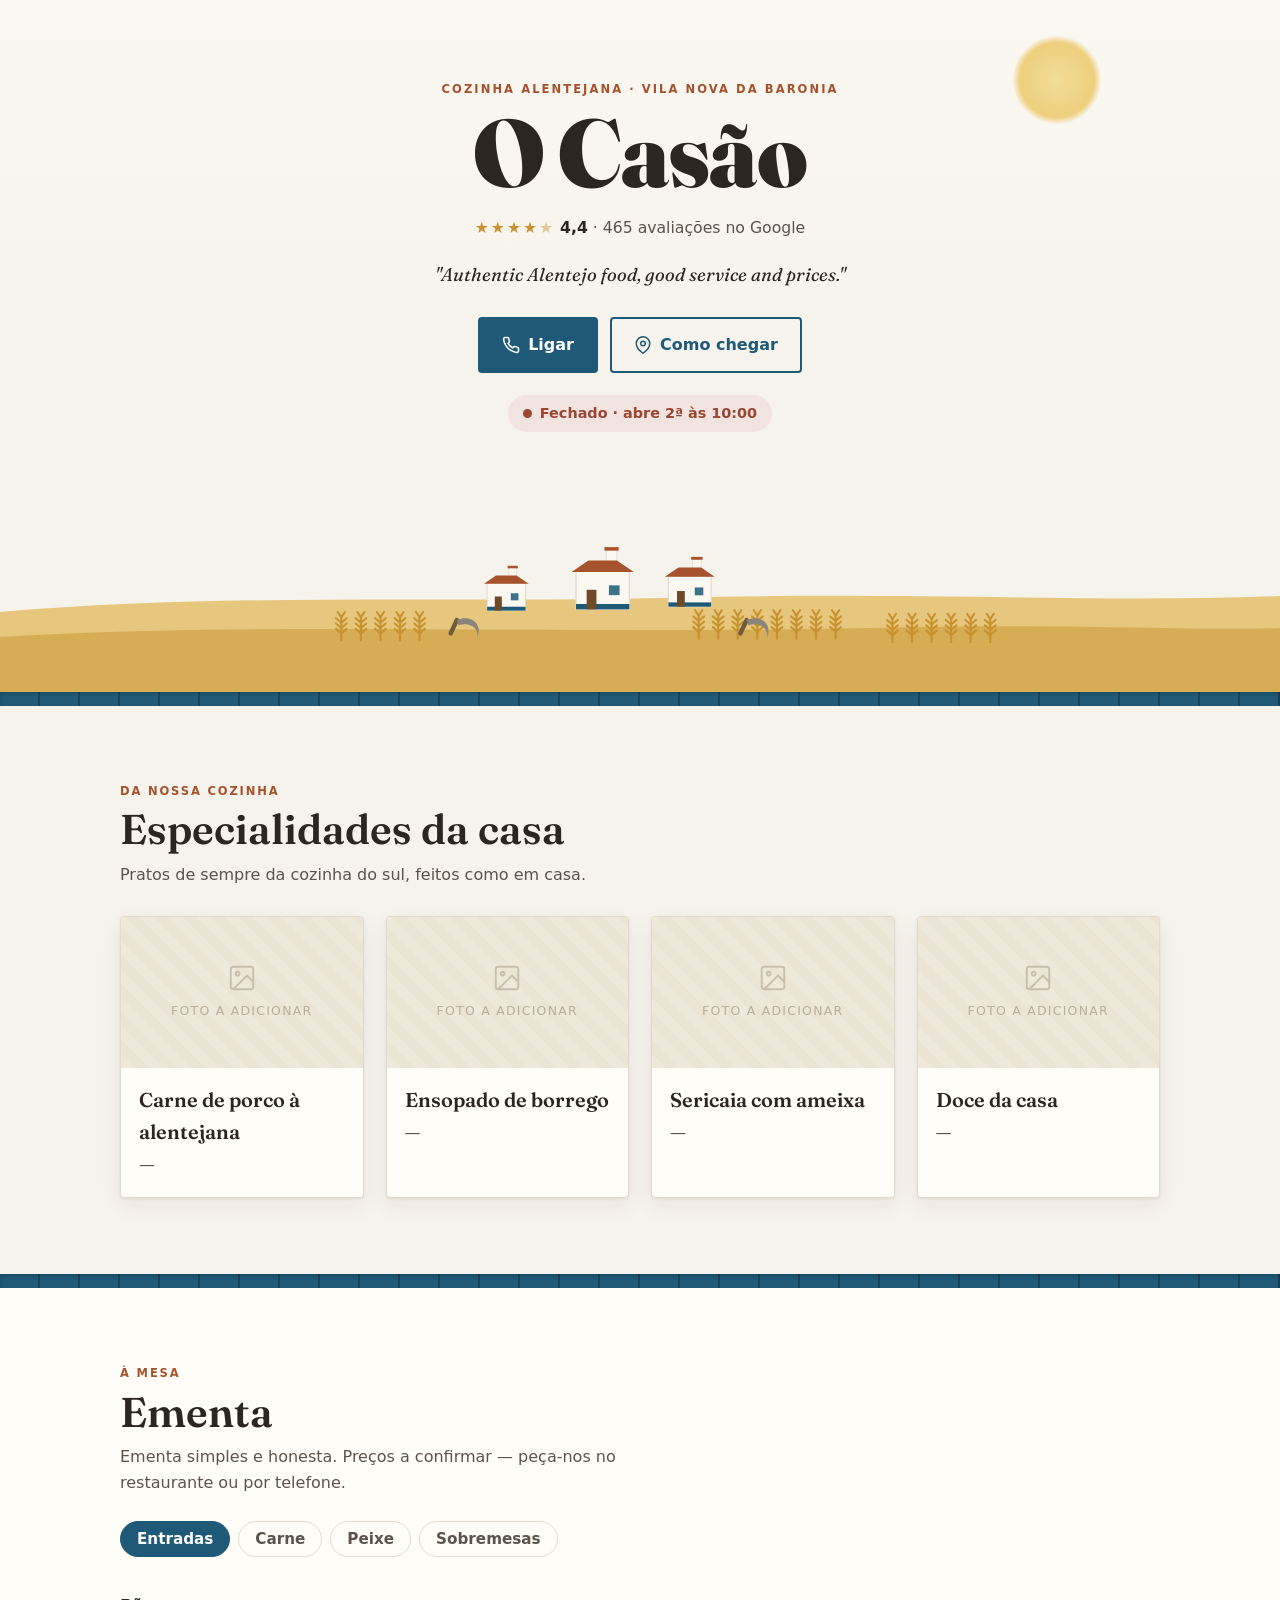
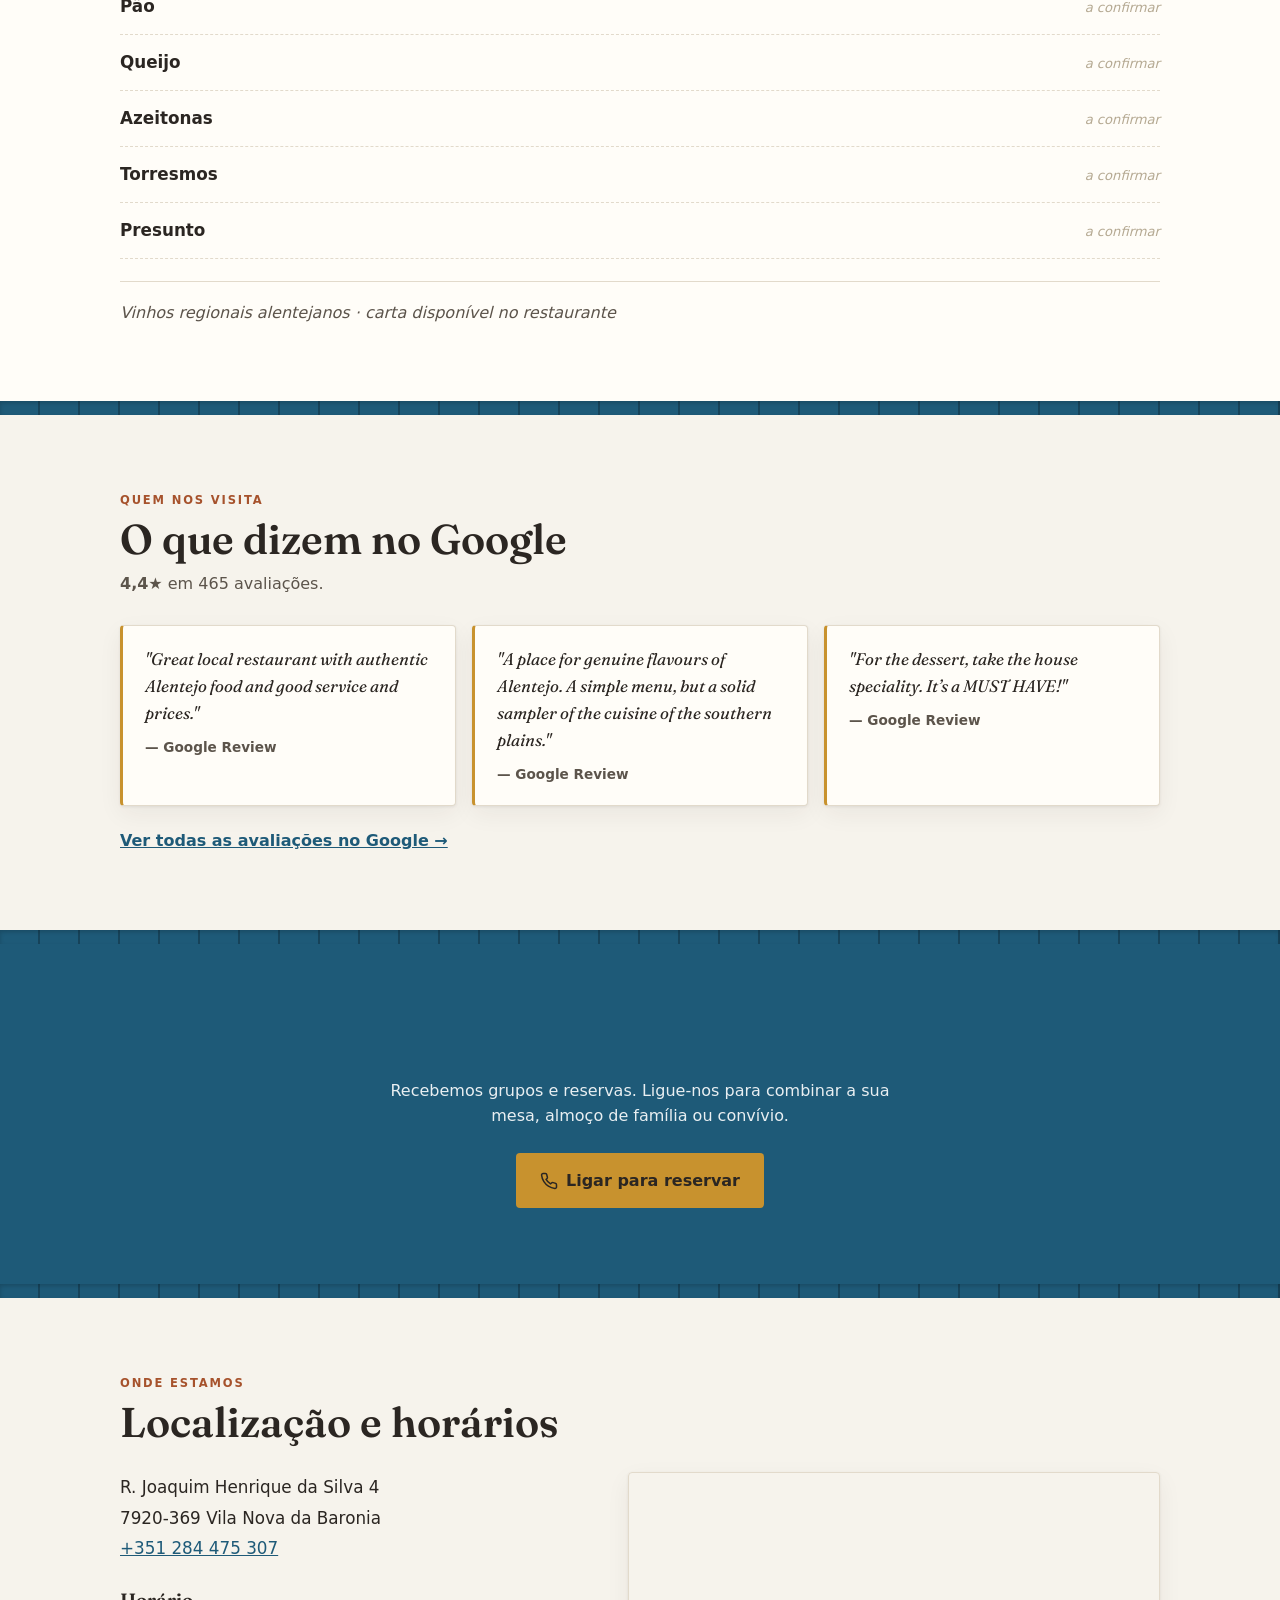
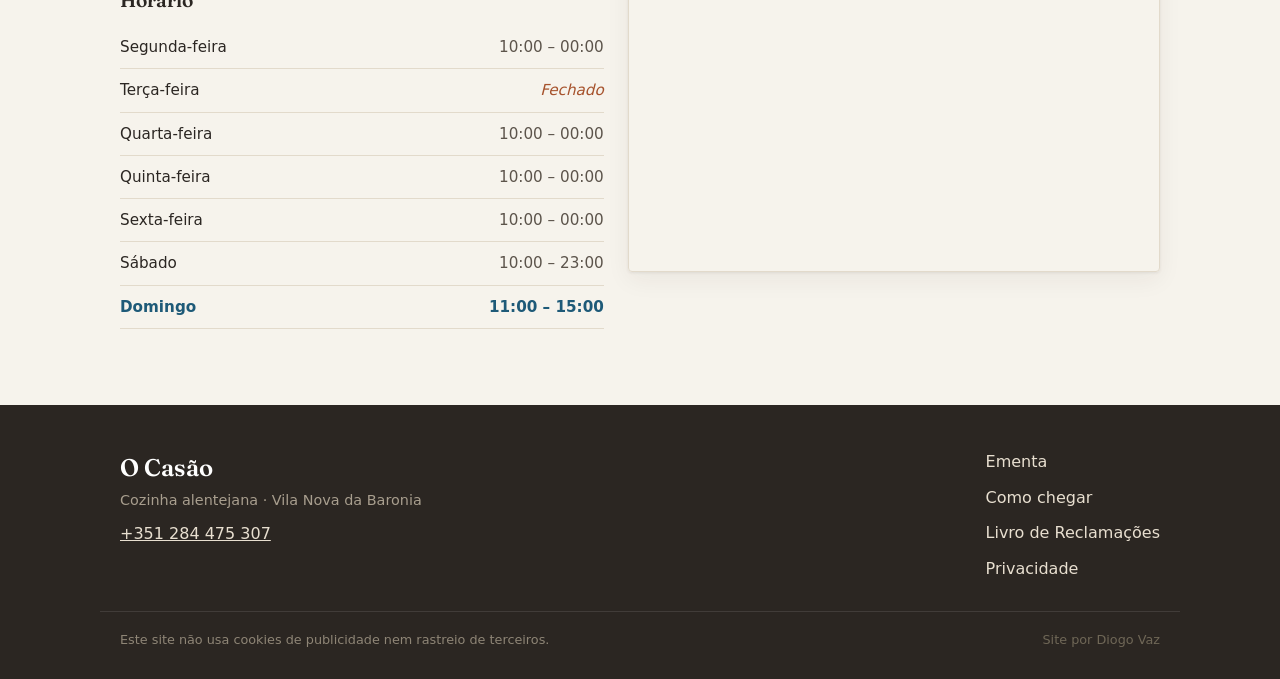
==== index.html @ d29bcd82 "Initial commit" ====
<!DOCTYPE html>
<html lang="pt-PT">
<head>
  <meta charset="UTF-8">
  <meta name="viewport" content="width=device-width, initial-scale=1">
  <title>O Casão — Restaurante em Vila Nova da Baronia | Cozinha alentejana</title>
  <meta name="description" content="Cozinha alentejana genuína em Vila Nova da Baronia. Porco à alentejana, ensopado de borrego e sericaia. 4,4★ no Google. Ligue +351 284 475 307.">
  <meta name="theme-color" content="#1E5A78">
  <link rel="canonical" href="https://ocasao.pt/">

  <!-- Open Graph / Twitter -->
  <meta property="og:type" content="restaurant">
  <meta property="og:locale" content="pt_PT">
  <meta property="og:title" content="O Casão — Cozinha alentejana em Vila Nova da Baronia">
  <meta property="og:description" content="Sabores genuínos do Alentejo: porco à alentejana, ensopado de borrego e sericaia. 4,4★ no Google.">
  <meta property="og:url" content="https://ocasao.pt/">
  <meta property="og:image" content="https://ocasao.pt/img/og.jpg">
  <meta name="twitter:card" content="summary_large_image">

  <!-- Tipografia: 1 web font (display) com swap -->
  <link rel="preconnect" href="https://fonts.googleapis.com">
  <link rel="preconnect" href="https://fonts.gstatic.com" crossorigin>
  <link href="https://fonts.googleapis.com/css2?family=Fraunces:opsz,wght@9..144,400;9..144,600;9..144,900&display=swap" rel="stylesheet">

  <link rel="stylesheet" href="styles.css">
  <!-- Gate de animação: aplicado antes do paint para evitar flash. Sem JS, nada fica escondido. -->
  <script>document.documentElement.classList.add('js-reveal');</script>

  <!-- JSON-LD Restaurant -->
  <script type="application/ld+json">
  {
    "@context": "https://schema.org",
    "@type": "Restaurant",
    "name": "O Casão",
    "servesCuisine": "Alentejana",
    "priceRange": "€€",
    "url": "https://ocasao.pt/",
    "telephone": "+351284475307",
    "image": "https://ocasao.pt/img/og.jpg",
    "address": {
      "@type": "PostalAddress",
      "streetAddress": "R. Joaquim Henrique da Silva 4",
      "postalCode": "7920-369",
      "addressLocality": "Vila Nova da Baronia",
      "addressCountry": "PT"
    },
    "geo": { "@type": "GeoCoordinates", "latitude": 38.2906942, "longitude": -8.0373915 },
    "aggregateRating": { "@type": "AggregateRating", "ratingValue": "4.4", "reviewCount": "465" },
    "openingHoursSpecification": [
      { "@type": "OpeningHoursSpecification", "dayOfWeek": ["Monday","Wednesday","Thursday","Friday"], "opens": "10:00", "closes": "00:00" },
      { "@type": "OpeningHoursSpecification", "dayOfWeek": "Saturday", "opens": "10:00", "closes": "23:00" },
      { "@type": "OpeningHoursSpecification", "dayOfWeek": "Sunday", "opens": "11:00", "closes": "15:00" }
    ]
  }
  </script>
</head>
<body>

  <!-- ───────── HERO ───────── -->
  <header class="hero">
    <div class="hero-ceu" aria-hidden="true">
      <svg class="hero-planicie" viewBox="0 0 1440 240" preserveAspectRatio="xMidYMax slice" xmlns="http://www.w3.org/2000/svg">
        <defs>
          <g id="espiga" stroke="var(--ocre)" stroke-width="2.4" stroke-linecap="round" fill="none">
            <path d="M0,0 V-26"/>
            <path d="M0,-26 l4,-6 M0,-26 l-4,-6 M0,-20 l6,-5 M0,-20 l-6,-5 M0,-14 l6,-5 M0,-14 l-6,-5 M0,-8 l6,-5 M0,-8 l-6,-5"/>
          </g>
          <g id="foice">
            <path d="M1,22 L8,7" stroke="#6E5A3C" stroke-width="5" stroke-linecap="round"/>
            <path d="M8,7 C25,0 37,12 31,27 C33,15 21,9 10,13 Z" fill="#8A847B"/>
          </g>
        </defs>

        <!-- planície / searas -->
        <path d="M0,150 C260,128 520,140 760,134 C1020,127 1240,140 1440,132 L1440,240 L0,240 Z" fill="var(--trigo)" opacity="0.85"/>
        <path d="M0,178 C300,160 640,176 980,168 C1220,162 1340,172 1440,168 L1440,240 L0,240 Z" fill="var(--ocre)" opacity="0.5"/>

        <!-- searas de trigo (esquerda) -->
        <use href="#espiga" x="384" y="182"/><use href="#espiga" x="406" y="182"/><use href="#espiga" x="428" y="182"/><use href="#espiga" x="450" y="182"/><use href="#espiga" x="472" y="182"/>

        <!-- casas típicas alentejanas -->
        <g transform="translate(548,116) scale(0.72)">
          <rect x="34" y="-22" width="12" height="14" fill="#FBF8F1" stroke="#E2DACB" stroke-width="1"/>
          <rect x="32" y="-25" width="16" height="4" fill="var(--barro)"/>
          <rect x="0" y="2" width="60" height="43" fill="#FBF8F1" stroke="#E2DACB" stroke-width="1.5"/>
          <rect x="0" y="39" width="60" height="6" fill="var(--azul)"/>
          <rect x="12" y="23" width="11" height="22" fill="#6E4A28"/>
          <rect x="37" y="18" width="12" height="11" fill="var(--azul)" opacity="0.85"/>
          <path d="M-5,3 L14,-10 L46,-10 L65,3 Z" fill="var(--barro)"/>
        </g>
        <g transform="translate(648,102)">
          <rect x="34" y="-22" width="12" height="14" fill="#FBF8F1" stroke="#E2DACB" stroke-width="1"/>
          <rect x="32" y="-25" width="16" height="4" fill="var(--barro)"/>
          <rect x="0" y="2" width="60" height="43" fill="#FBF8F1" stroke="#E2DACB" stroke-width="1.5"/>
          <rect x="0" y="39" width="60" height="6" fill="var(--azul)"/>
          <rect x="12" y="23" width="11" height="22" fill="#6E4A28"/>
          <rect x="37" y="18" width="12" height="11" fill="var(--azul)" opacity="0.85"/>
          <path d="M-5,3 L14,-10 L46,-10 L65,3 Z" fill="var(--barro)"/>
        </g>
        <g transform="translate(752,108) scale(0.8)">
          <rect x="34" y="-22" width="12" height="14" fill="#FBF8F1" stroke="#E2DACB" stroke-width="1"/>
          <rect x="32" y="-25" width="16" height="4" fill="var(--barro)"/>
          <rect x="0" y="2" width="60" height="43" fill="#FBF8F1" stroke="#E2DACB" stroke-width="1.5"/>
          <rect x="0" y="39" width="60" height="6" fill="var(--azul)"/>
          <rect x="12" y="23" width="11" height="22" fill="#6E4A28"/>
          <rect x="37" y="18" width="12" height="11" fill="var(--azul)" opacity="0.85"/>
          <path d="M-5,3 L14,-10 L46,-10 L65,3 Z" fill="var(--barro)"/>
        </g>

        <!-- foice cravada no trigo -->
        <use href="#foice" x="506" y="152"/>

        <!-- searas de trigo (centro-direita) -->
        <use href="#espiga" x="786" y="180"/><use href="#espiga" x="808" y="180"/><use href="#espiga" x="830" y="180"/><use href="#espiga" x="852" y="180"/><use href="#espiga" x="874" y="180"/><use href="#espiga" x="896" y="180"/><use href="#espiga" x="918" y="180"/><use href="#espiga" x="940" y="180"/>

        <use href="#foice" x="832" y="152"/>

        <!-- searas de trigo (direita) -->
        <use href="#espiga" x="1004" y="184"/><use href="#espiga" x="1026" y="184"/><use href="#espiga" x="1048" y="184"/><use href="#espiga" x="1070" y="184"/><use href="#espiga" x="1092" y="184"/><use href="#espiga" x="1114" y="184"/>
      </svg>
      <span class="hero-sol" aria-hidden="true"></span>
    </div>

    <div class="hero-conteudo">
      <p class="hero-sobrenome" data-reveal data-rd="0">Cozinha alentejana · Vila Nova da Baronia</p>
      <h1 class="hero-nome" data-reveal data-rd="90">O Casão</h1>
      <p class="hero-prova" data-reveal data-rd="180">
        <span class="estrelas" aria-hidden="true">★★★★<span class="estrela-meia">★</span></span>
        <strong>4,4</strong> · 465 avaliações no Google
      </p>
      <blockquote class="hero-cita" data-reveal data-rd="250">"Authentic Alentejo food, good service and prices."</blockquote>

      <div class="hero-acoes" data-reveal data-rd="330">
        <a class="btn btn-primario" href="tel:+351284475307">
          <svg viewBox="0 0 24 24" width="18" height="18" fill="none" stroke="currentColor" stroke-width="2" aria-hidden="true"><path d="M22 16.92v3a2 2 0 0 1-2.18 2 19.79 19.79 0 0 1-8.63-3.07 19.5 19.5 0 0 1-6-6 19.79 19.79 0 0 1-3.07-8.67A2 2 0 0 1 4.11 2h3a2 2 0 0 1 2 1.72c.13.96.36 1.9.7 2.81a2 2 0 0 1-.45 2.11L8.09 9.91a16 16 0 0 0 6 6l1.27-1.27a2 2 0 0 1 2.11-.45c.91.34 1.85.57 2.81.7A2 2 0 0 1 22 16.92Z"/></svg>
          Ligar
        </a>
        <a class="btn btn-secundario" href="https://maps.google.com/?cid=16794146122304720845" target="_blank" rel="noopener">
          <svg viewBox="0 0 24 24" width="18" height="18" fill="none" stroke="currentColor" stroke-width="2" aria-hidden="true"><path d="M21 10c0 7-9 13-9 13s-9-6-9-13a9 9 0 0 1 18 0Z"/><circle cx="12" cy="10" r="3"/></svg>
          Como chegar
        </a>
      </div>

      <p class="hero-badge-linha" data-reveal data-rd="410"><span id="badge" class="badge-fechado">A carregar horário…</span></p>
    </div>

    <a class="hero-scroll" href="#especialidades" aria-label="Ver a ementa">
      <span>Deslize</span>
      <svg viewBox="0 0 24 24" width="22" height="22" fill="none" stroke="currentColor" stroke-width="2" aria-hidden="true"><path d="m6 9 6 6 6-6"/></svg>
    </a>
  </header>

  <!-- Barra azul caiada — elemento assinatura, divisor de secções -->
  <div class="barra-cal" role="presentation"></div>

  <main>
    <!-- ───────── ESPECIALIDADES ───────── -->
    <section class="seccao" id="especialidades" aria-labelledby="h-espec">
      <div class="container">
        <p class="seccao-etiqueta">Da nossa cozinha</p>
        <h2 class="seccao-titulo" id="h-espec">Especialidades da casa</h2>
        <p class="seccao-intro">Pratos de sempre da cozinha do sul, feitos como em casa.</p>
        <p class="espec-dica" aria-hidden="true">deslize para ver os pratos →</p>
        <div class="espec-grid" id="espec-grid"><!-- gerado por app.js --></div>
      </div>
    </section>

    <div class="barra-cal" role="presentation"></div>

    <!-- ───────── EMENTA ───────── -->
    <section class="seccao seccao-ementa" id="ementa" aria-labelledby="h-ementa">
      <div class="container">
        <p class="seccao-etiqueta">À mesa</p>
        <h2 class="seccao-titulo" id="h-ementa">Ementa</h2>
        <p class="seccao-intro">Ementa simples e honesta. Preços a confirmar — peça-nos no restaurante ou por telefone.</p>
        <div class="ementa-tabs" id="ementa-tabs" role="tablist" aria-label="Categorias da ementa" data-reveal></div>
        <div class="ementa-conteudo" id="ementa-conteudo"></div>
      </div>
    </section>

    <div class="barra-cal" role="presentation"></div>

    <!-- ───────── PROVA SOCIAL ───────── -->
    <section class="seccao" id="reviews" aria-labelledby="h-reviews">
      <div class="container">
        <p class="seccao-etiqueta">Quem nos visita</p>
        <h2 class="seccao-titulo" id="h-reviews">O que dizem no Google</h2>
        <p class="seccao-intro"><strong>4,4★</strong> em 465 avaliações.</p>
        <div class="reviews-grid" id="reviews-grid"></div>
        <p class="reviews-link">
          <a href="https://maps.google.com/?cid=16794146122304720845" target="_blank" rel="noopener">Ver todas as avaliações no Google →</a>
        </p>
      </div>
    </section>

    <div class="barra-cal" role="presentation"></div>

    <!-- ───────── RESERVAS E GRUPOS ───────── -->
    <section class="seccao seccao-reservas" id="reservas" aria-labelledby="h-reservas">
      <div class="container reservas-box">
        <h2 class="seccao-titulo" id="h-reservas">Reservas e grupos</h2>
        <p>Recebemos grupos e reservas. Ligue-nos para combinar a sua mesa, almoço de família ou convívio.</p>
        <a class="btn btn-primario" href="tel:+351284475307">
          <svg viewBox="0 0 24 24" width="18" height="18" fill="none" stroke="currentColor" stroke-width="2" aria-hidden="true"><path d="M22 16.92v3a2 2 0 0 1-2.18 2 19.79 19.79 0 0 1-8.63-3.07 19.5 19.5 0 0 1-6-6 19.79 19.79 0 0 1-3.07-8.67A2 2 0 0 1 4.11 2h3a2 2 0 0 1 2 1.72c.13.96.36 1.9.7 2.81a2 2 0 0 1-.45 2.11L8.09 9.91a16 16 0 0 0 6 6l1.27-1.27a2 2 0 0 1 2.11-.45c.91.34 1.85.57 2.81.7A2 2 0 0 1 22 16.92Z"/></svg>
          Ligar para reservar
        </a>
      </div>
    </section>

    <div class="barra-cal" role="presentation"></div>

    <!-- ───────── LOCALIZAÇÃO E HORÁRIOS ───────── -->
    <section class="seccao" id="localizacao" aria-labelledby="h-local">
      <div class="container">
        <p class="seccao-etiqueta">Onde estamos</p>
        <h2 class="seccao-titulo" id="h-local">Localização e horários</h2>
        <div class="local-grid">
          <div class="local-info">
            <address class="morada">
              R. Joaquim Henrique da Silva 4<br>
              7920-369 Vila Nova da Baronia<br>
              <a href="tel:+351284475307">+351 284 475 307</a>
            </address>
            <h3 class="local-sub">Horário</h3>
            <table class="horarios-tabela">
              <tbody id="horarios-tbody"><!-- gerado por app.js --></tbody>
            </table>
          </div>
          <div class="local-mapa">
            <iframe
              title="Mapa — O Casão, Vila Nova da Baronia"
              src="https://www.google.com/maps?q=38.2906942,-8.0373915&hl=pt&z=16&output=embed"
              width="100%" height="100%" style="border:0" loading="lazy"
              referrerpolicy="no-referrer-when-downgrade"></iframe>
          </div>
        </div>
      </div>
    </section>
  </main>

  <!-- ───────── RODAPÉ ───────── -->
  <footer class="rodape">
    <div class="container rodape-grid">
      <div>
        <p class="rodape-nome">O Casão</p>
        <p class="rodape-tipo">Cozinha alentejana · Vila Nova da Baronia</p>
        <p><a href="tel:+351284475307">+351 284 475 307</a></p>
      </div>
      <nav class="rodape-links" aria-label="Ligações úteis">
        <a href="#ementa">Ementa</a>
        <a href="#localizacao">Como chegar</a>
        <a href="https://www.livroreclamacoes.pt/" target="_blank" rel="noopener">Livro de Reclamações</a>
        <a href="#privacidade">Privacidade</a>
      </nav>
    </div>
    <div class="container rodape-fim">
      <p id="privacidade" class="rodape-priv">Este site não usa cookies de publicidade nem rastreio de terceiros.</p>
      <p class="rodape-credito">Site por Diogo Vaz</p>
    </div>
  </footer>

  <!-- ───────── BARRA STICKY MOBILE ───────── -->
  <nav class="sticky-bar" aria-label="Ações rápidas">
    <a href="tel:+351284475307">
      <svg viewBox="0 0 24 24" width="20" height="20" fill="none" stroke="currentColor" stroke-width="2" aria-hidden="true"><path d="M22 16.92v3a2 2 0 0 1-2.18 2 19.79 19.79 0 0 1-8.63-3.07 19.5 19.5 0 0 1-6-6 19.79 19.79 0 0 1-3.07-8.67A2 2 0 0 1 4.11 2h3a2 2 0 0 1 2 1.72c.13.96.36 1.9.7 2.81a2 2 0 0 1-.45 2.11L8.09 9.91a16 16 0 0 0 6 6l1.27-1.27a2 2 0 0 1 2.11-.45c.91.34 1.85.57 2.81.7A2 2 0 0 1 22 16.92Z"/></svg>
      <span>Ligar</span>
    </a>
    <a href="#localizacao">
      <svg viewBox="0 0 24 24" width="20" height="20" fill="none" stroke="currentColor" stroke-width="2" aria-hidden="true"><path d="M21 10c0 7-9 13-9 13s-9-6-9-13a9 9 0 0 1 18 0Z"/><circle cx="12" cy="10" r="3"/></svg>
      <span>Como chegar</span>
    </a>
  </nav>

  <script src="dados.js"></script>
  <script src="app.js"></script>
</body>
</html>
---- styles.css ----
/* ============================================================
   O Casão — Direção "Cal e Barra"
   Paleta ancorada nas casas caiadas alentejanas:
   cal branca, barra azul pintada, trigo/ocre da planície, barro.
   ============================================================ */

:root {
  --cal:      #F6F3EC;  /* parede caiada */
  --cal-2:    #EDE7DA;
  --azul:     #1E5A78;  /* barra pintada das casas */
  --azul-esc: #16435A;
  --ocre:     #C8922E;  /* trigo maduro */
  --trigo:    #E3C06A;
  --barro:    #A6522C;  /* telha / barro cozido */
  --carvao:   #2B2622;  /* texto */
  --carvao-2: #5C544B;  /* texto secundário */
  --linha:    #E2DACB;  /* divisórias subtis */
  --branco:   #FFFDF8;

  --fonte-display: "Fraunces", Georgia, "Times New Roman", serif;
  --fonte-corpo: system-ui, -apple-system, "Segoe UI", Roboto, Helvetica, Arial, sans-serif;

  --container: 1080px;
  --raio: 4px;
  --sombra: 0 1px 3px rgba(43, 38, 34, .08), 0 8px 24px rgba(43, 38, 34, .06);
}

* { box-sizing: border-box; margin: 0; padding: 0; }

html { scroll-behavior: smooth; }

body {
  font-family: var(--fonte-corpo);
  color: var(--carvao);
  background: var(--cal);
  line-height: 1.6;
  -webkit-font-smoothing: antialiased;
  /* espaço para a barra sticky no fundo (mobile) + safe-area do iPhone */
  padding-bottom: calc(62px + env(safe-area-inset-bottom));
}

a { color: var(--azul); }

.container {
  width: 100%;
  max-width: var(--container);
  margin-inline: auto;
  padding-inline: 20px;
}

/* ───────── Botões ───────── */
.btn {
  display: inline-flex;
  align-items: center;
  gap: 8px;
  font-weight: 600;
  font-size: 1rem;
  padding: 13px 22px;
  border-radius: var(--raio);
  text-decoration: none;
  border: 2px solid transparent;
  transition: transform .12s ease, background .15s ease;
}
.btn:active { transform: translateY(1px); }
.btn-primario {
  background: var(--azul);
  color: #fff;
}
.btn-primario:hover { background: var(--azul-esc); }
.btn-secundario {
  background: transparent;
  color: var(--azul);
  border-color: var(--azul);
}
.btn-secundario:hover { background: rgba(30, 90, 120, .08); }

/* ============================================================
   HERO — planície alentejana ilustrada (sem foto real ainda)
   ============================================================ */
.hero {
  position: relative;
  overflow: hidden;
  background: linear-gradient(180deg, #FBF8F1 0%, var(--cal) 55%);
  text-align: center;
  /* Mobile: ecrã cheio para uma "chegada" imersiva */
  min-height: 100svh;
  display: flex;
  flex-direction: column;
  justify-content: center;
  padding: 48px 20px 200px;
}
.hero-ceu { position: absolute; inset: 0; z-index: 0; pointer-events: none; }
.hero-planicie {
  position: absolute;
  /* assenta acima da barra fixa de baixo (mobile), para a cena não ficar tapada */
  bottom: calc(60px + env(safe-area-inset-bottom));
  left: 0;
  width: 100%;
  height: 170px;
}
.hero-sol {
  position: absolute;
  top: 36px; right: 14%;
  width: 88px; height: 88px;
  border-radius: 50%;
  background: radial-gradient(circle, #F2D98A 0%, #EBC868 60%, rgba(235,200,104,0) 72%);
  opacity: .85;
}

.hero-conteudo { position: relative; z-index: 1; max-width: 640px; margin-inline: auto; }
.hero-sobrenome {
  text-transform: uppercase;
  letter-spacing: .18em;
  font-size: .72rem;
  font-weight: 600;
  color: var(--barro);
  margin-bottom: 10px;
}
.hero-nome {
  font-family: var(--fonte-display);
  font-weight: 900;
  font-size: clamp(3.4rem, 16vw, 6rem);
  line-height: .92;
  color: var(--carvao);
  letter-spacing: -.01em;
}
.hero-prova {
  margin-top: 18px;
  font-size: .98rem;
  color: var(--carvao-2);
}
.hero-prova strong { color: var(--carvao); }
.estrelas { color: var(--ocre); letter-spacing: 2px; }
.estrela-meia { opacity: .45; }
.hero-cita {
  font-family: var(--fonte-display);
  font-style: italic;
  font-size: 1.15rem;
  color: var(--carvao);
  margin: 20px auto 28px;
  max-width: 460px;
}
.hero-acoes {
  display: flex;
  gap: 12px;
  justify-content: center;
  flex-wrap: wrap;
}
.hero-badge-linha { margin-top: 22px; }

/* Indicador "deslize" — convida ao scroll (sensação de ecrã cheio) */
.hero-scroll {
  position: absolute;
  left: 50%;
  bottom: 18px;
  transform: translateX(-50%);
  z-index: 2;
  display: flex;
  flex-direction: column;
  align-items: center;
  gap: 2px;
  text-decoration: none;
  color: var(--carvao-2);
  font-size: .68rem;
  text-transform: uppercase;
  letter-spacing: .16em;
  animation: flutua 1.8s ease-in-out infinite;
}
.hero-scroll svg { stroke: var(--azul); }
@keyframes flutua {
  0%, 100% { transform: translate(-50%, 0); }
  50%      { transform: translate(-50%, 6px); }
}

/* ───────── Badge aberto/fechado ───────── */
#badge {
  display: inline-flex;
  align-items: center;
  gap: 8px;
  font-size: .9rem;
  font-weight: 600;
  padding: 7px 15px;
  border-radius: 999px;
}
#badge::before {
  content: "";
  width: 9px; height: 9px;
  border-radius: 50%;
  background: currentColor;
}
.badge-aberto { background: #E3EFE4; color: #2C6B3F; }
.badge-fechado { background: #F1E3DF; color: #9A4630; }

/* ============================================================
   REVELAÇÃO NO SCROLL — fade + subida suave
   Gate .js-reveal: só esconde quando o JS está ativo (sem flash,
   e sem JS o conteúdo fica sempre visível).
   ============================================================ */
.js-reveal .revelar {
  opacity: 0;
  transform: translateY(24px);
  transition: opacity .7s ease, transform .7s cubic-bezier(.22, .61, .36, 1);
}
.js-reveal .revelar.visivel {
  opacity: 1;
  transform: none;
}
@media (prefers-reduced-motion: reduce) {
  .js-reveal .revelar {
    opacity: 1 !important;
    transform: none !important;
    transition: none !important;
  }
}

/* ============================================================
   BARRA CAL — elemento assinatura (rodapé pintado das casas)
   ============================================================ */
.barra-cal {
  height: 14px;
  background:
    repeating-linear-gradient(90deg, var(--azul) 0 38px, var(--azul-esc) 38px 40px);
  box-shadow: inset 0 2px 4px rgba(0,0,0,.18);
}

/* ============================================================
   SECÇÕES
   ============================================================ */
.seccao { padding: 56px 0; }
.seccao-ementa { background: var(--branco); }
.seccao-etiqueta {
  text-transform: uppercase;
  letter-spacing: .16em;
  font-size: .72rem;
  font-weight: 700;
  color: var(--barro);
  margin-bottom: 8px;
}
.seccao-titulo {
  font-family: var(--fonte-display);
  font-weight: 600;
  font-size: clamp(1.9rem, 7vw, 2.6rem);
  line-height: 1.05;
  color: var(--carvao);
}
.seccao-intro {
  color: var(--carvao-2);
  margin-top: 10px;
  max-width: 540px;
}

/* ───────── Especialidades ───────── */
.espec-dica {
  font-size: .8rem;
  font-style: italic;
  color: var(--carvao-2);
  margin-top: 8px;
}
/* Mobile: carrossel horizontal full-bleed com scroll-snap (gesto táctil) */
.espec-grid {
  display: grid;
  grid-auto-flow: column;
  grid-auto-columns: 80%;
  gap: 14px;
  margin: 16px -20px 0;
  padding: 4px 20px 14px;
  overflow-x: auto;
  scroll-snap-type: x mandatory;
  -webkit-overflow-scrolling: touch;
  overscroll-behavior-x: contain;
  scrollbar-width: none;
}
.espec-grid::-webkit-scrollbar { display: none; }
.espec-card { scroll-snap-align: center; }
.espec-card {
  background: var(--branco);
  border: 1px solid var(--linha);
  border-radius: var(--raio);
  overflow: hidden;
  box-shadow: var(--sombra);
}
.espec-foto { position: relative; aspect-ratio: 16 / 10; background: var(--cal-2); }
.espec-foto img { width: 100%; height: 100%; object-fit: cover; display: block; }
.espec-foto-ph {
  position: absolute; inset: 0;
  display: flex; flex-direction: column;
  align-items: center; justify-content: center;
  gap: 8px;
  color: #B9AE99;
  font-size: .78rem;
  text-transform: uppercase;
  letter-spacing: .1em;
  background: repeating-linear-gradient(45deg, #EFE9DC 0 10px, #ECE5D6 10px 20px);
}
.espec-foto-ph svg { width: 30px; height: 30px; opacity: .7; }
.espec-info { padding: 16px 18px 20px; }
.espec-info h3 {
  font-family: var(--fonte-display);
  font-weight: 600;
  font-size: 1.25rem;
  color: var(--carvao);
}
.espec-ph-desc { color: var(--carvao-2); margin-top: 4px; }

/* ───────── Ementa ───────── */
.ementa-tabs {
  display: flex;
  flex-wrap: wrap;
  gap: 8px;
  margin: 26px 0 22px;
}
.tab-btn {
  font-family: var(--fonte-corpo);
  font-size: .95rem;
  font-weight: 600;
  color: var(--carvao-2);
  background: transparent;
  border: 1.5px solid var(--linha);
  border-radius: 999px;
  padding: 8px 16px;
  cursor: pointer;
  transition: all .15s ease;
}
.tab-btn:hover { border-color: var(--azul); color: var(--azul); }
.tab-btn.ativo {
  background: var(--azul);
  border-color: var(--azul);
  color: #fff;
}
.categoria-lista { display: none; }
.categoria-lista.ativa { display: block; }
.prato-item {
  display: flex;
  justify-content: space-between;
  align-items: baseline;
  gap: 16px;
  padding: 14px 0;
  border-bottom: 1px dashed var(--linha);
}
.prato-nome {
  font-weight: 600;
  font-size: 1.05rem;
  color: var(--carvao);
}
.badge-meia {
  font-size: .68rem;
  font-weight: 700;
  text-transform: uppercase;
  letter-spacing: .05em;
  color: var(--barro);
  background: #F4E9DC;
  padding: 2px 7px;
  border-radius: 999px;
  margin-left: 6px;
  vertical-align: middle;
}
.prato-desc { color: var(--carvao-2); font-size: .92rem; margin-top: 2px; }
.prato-preco {
  font-family: var(--fonte-display);
  font-weight: 600;
  color: var(--carvao);
  white-space: nowrap;
}
.preco-ph { font-family: var(--fonte-corpo); font-weight: 500; font-size: .82rem; color: #B5A992; font-style: italic; }
.vinhos-nota {
  margin-top: 22px;
  padding-top: 18px;
  border-top: 1px solid var(--linha);
  color: var(--carvao-2);
  font-style: italic;
}

/* ───────── Reviews ───────── */
.reviews-grid {
  display: grid;
  grid-template-columns: 1fr;
  gap: 16px;
  margin-top: 28px;
}
.review-card {
  background: var(--branco);
  border: 1px solid var(--linha);
  border-left: 3px solid var(--ocre);
  border-radius: var(--raio);
  padding: 20px 22px;
  box-shadow: var(--sombra);
}
.review-texto {
  font-family: var(--fonte-display);
  font-style: italic;
  font-size: 1.05rem;
  color: var(--carvao);
}
.review-autor { margin-top: 10px; font-size: .85rem; font-weight: 600; color: var(--carvao-2); }
.reviews-link { margin-top: 22px; font-weight: 600; }

/* ───────── Reservas ───────── */
.seccao-reservas { background: var(--azul); }
.seccao-reservas .seccao-titulo { color: var(--branco); }
.reservas-box { text-align: center; max-width: 560px; }
.reservas-box p { color: rgba(255,255,255,.9); margin: 14px 0 24px; }
.seccao-reservas .btn-primario { background: var(--ocre); color: var(--carvao); }
.seccao-reservas .btn-primario:hover { background: var(--trigo); }

/* ───────── Localização ───────── */
.local-grid {
  display: grid;
  grid-template-columns: 1fr;
  gap: 24px;
  margin-top: 28px;
}
.morada { font-style: normal; font-size: 1.05rem; line-height: 1.8; color: var(--carvao); }
.local-sub {
  font-family: var(--fonte-display);
  font-weight: 600;
  font-size: 1.2rem;
  margin: 22px 0 10px;
}
.horarios-tabela { width: 100%; border-collapse: collapse; }
.horarios-tabela td { padding: 9px 0; border-bottom: 1px solid var(--linha); font-size: .95rem; }
.horarios-tabela td:last-child { text-align: right; color: var(--carvao-2); }
.horarios-tabela tr.hoje td { font-weight: 700; color: var(--azul); }
.horarios-tabela td.fechado { color: var(--barro); font-style: italic; }
.local-mapa {
  aspect-ratio: 4 / 3;
  border-radius: var(--raio);
  overflow: hidden;
  border: 1px solid var(--linha);
  box-shadow: var(--sombra);
}
.local-mapa iframe { display: block; }

/* ───────── Rodapé ───────── */
.rodape { background: var(--carvao); color: #D9D1C4; padding: 44px 0 28px; }
.rodape a { color: #E8DFD0; }
.rodape-grid {
  display: grid;
  grid-template-columns: 1fr;
  gap: 26px;
}
.rodape-nome { font-family: var(--fonte-display); font-weight: 600; font-size: 1.5rem; color: #fff; }
.rodape-tipo { color: #A89E8E; font-size: .9rem; margin: 2px 0 8px; }
.rodape-links { display: flex; flex-direction: column; gap: 10px; }
.rodape-links a { text-decoration: none; }
.rodape-links a:hover { text-decoration: underline; }
.rodape-fim {
  margin-top: 30px;
  padding-top: 18px;
  border-top: 1px solid rgba(255,255,255,.1);
  display: flex;
  flex-direction: column;
  gap: 6px;
}
.rodape-priv { font-size: .8rem; color: #8E8576; }
.rodape-credito { font-size: .8rem; color: #6F6757; }

/* ============================================================
   BARRA STICKY MOBILE
   ============================================================ */
.sticky-bar {
  position: fixed;
  bottom: 0; left: 0; right: 0;
  z-index: 50;
  display: flex;
  background: var(--branco);
  border-top: 1px solid var(--linha);
  box-shadow: 0 -2px 16px rgba(43,38,34,.12);
  /* respeitar o home indicator / notch do iPhone */
  padding-bottom: env(safe-area-inset-bottom);
}
.sticky-bar a {
  flex: 1;
  display: flex;
  flex-direction: column;
  align-items: center;
  justify-content: center;
  gap: 3px;
  min-height: 56px;
  padding: 8px 4px;
  text-decoration: none;
  color: var(--carvao);
  font-size: .72rem;
  font-weight: 600;
  transition: background .15s ease;
}
.sticky-bar a:active { background: rgba(43,38,34,.06); }
.sticky-bar a:first-child {
  background: var(--azul);
  color: #fff;
}
.sticky-bar a:first-child:active { background: var(--azul-esc); }

/* ============================================================
   DESKTOP / TABLET
   ============================================================ */
@media (min-width: 720px) {
  /* Hero volta a bloco com altura natural; sem indicador de scroll */
  .hero { min-height: 0; display: block; padding: 80px 20px 260px; }
  .hero-planicie { height: 210px; bottom: 0; }
  .hero-scroll { display: none; }
  .espec-dica { display: none; }

  /* Especialidades voltam a grelha (sem carrossel) */
  .espec-grid {
    grid-auto-flow: row;
    grid-auto-columns: auto;
    grid-template-columns: repeat(2, 1fr);
    gap: 22px;
    margin: 28px 0 0;
    padding: 0;
    overflow: visible;
    scroll-snap-type: none;
  }

  .reviews-grid { grid-template-columns: repeat(3, 1fr); }
  .local-grid { grid-template-columns: 1fr 1.1fr; align-items: start; }
  .rodape-grid { grid-template-columns: 1fr auto; }
  .rodape-fim { flex-direction: row; justify-content: space-between; }
  .seccao { padding: 76px 0; }
  body { padding-bottom: 0; }
  .sticky-bar { display: none; }
}

@media (min-width: 1000px) {
  .espec-grid { grid-template-columns: repeat(4, 1fr); }
}

@media (prefers-reduced-motion: reduce) {
  html { scroll-behavior: auto; }
  .btn { transition: none; }
  .hero-scroll { animation: none; }
}
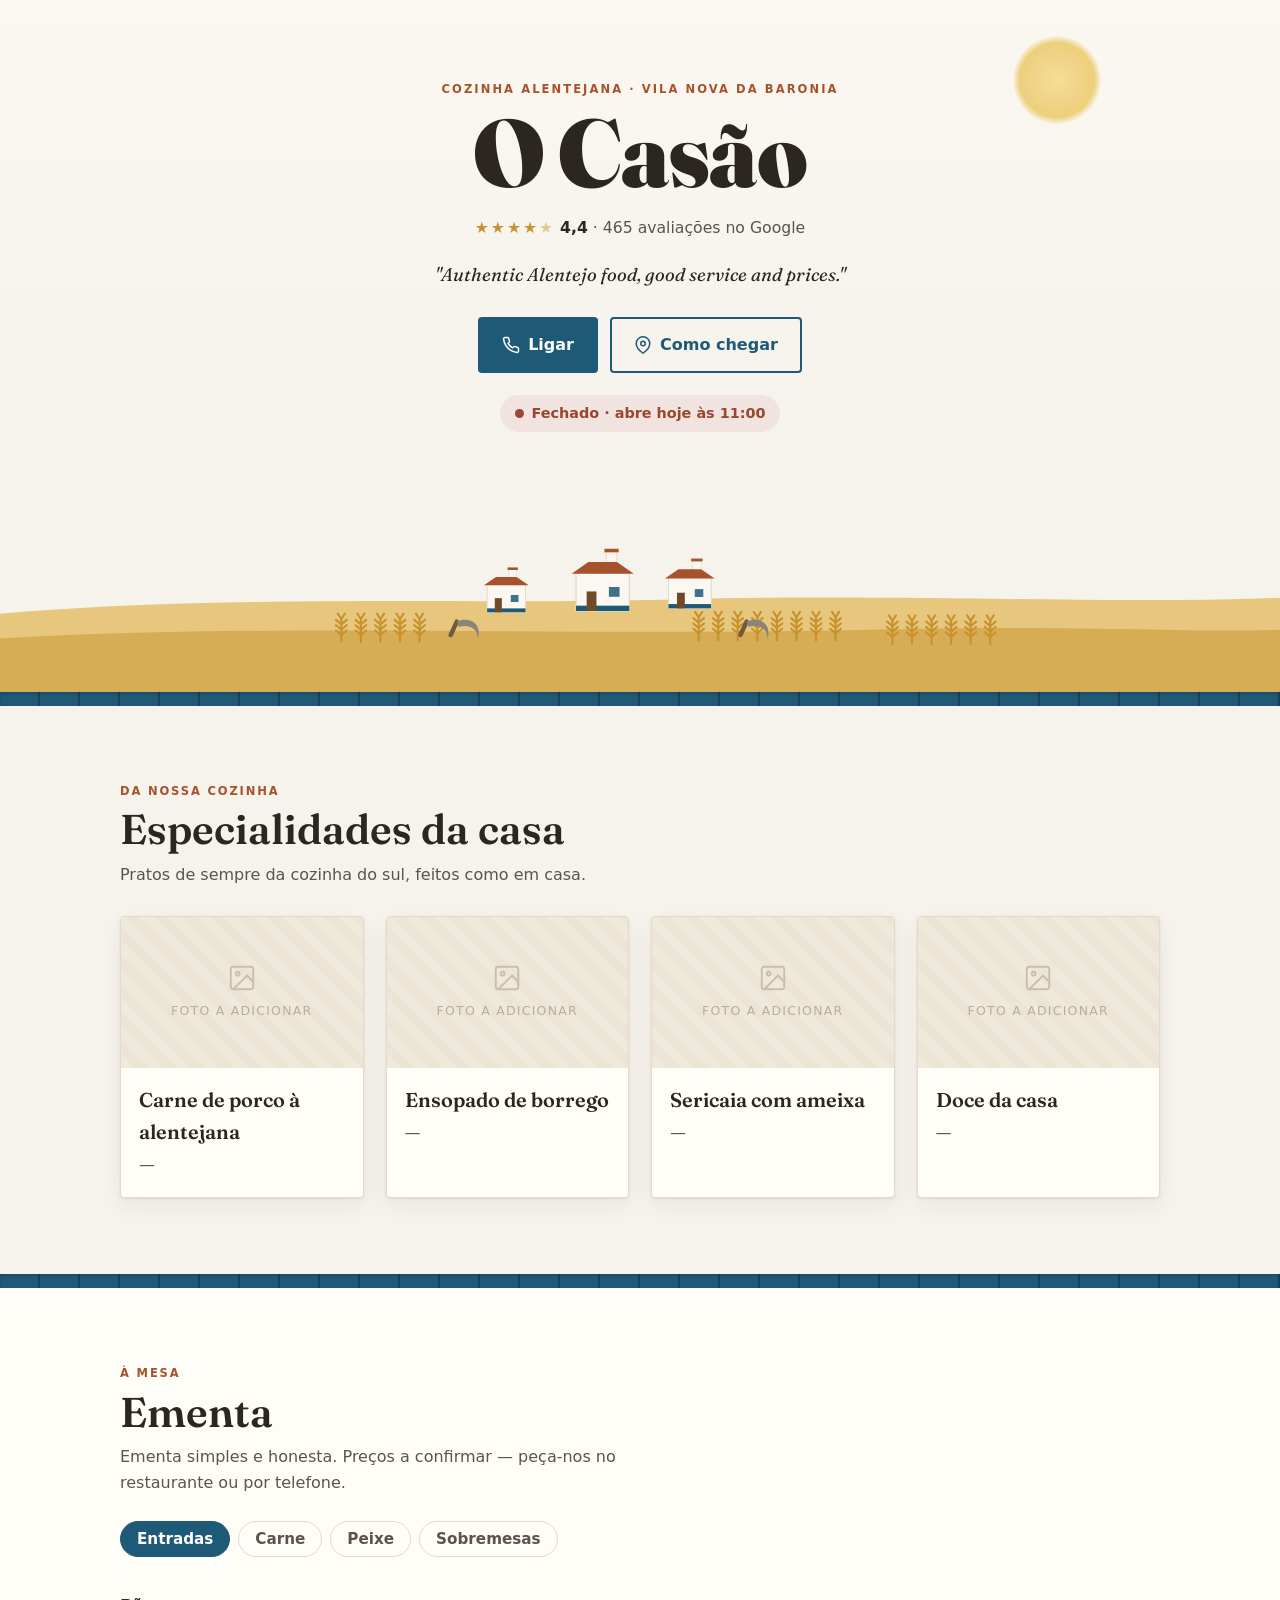
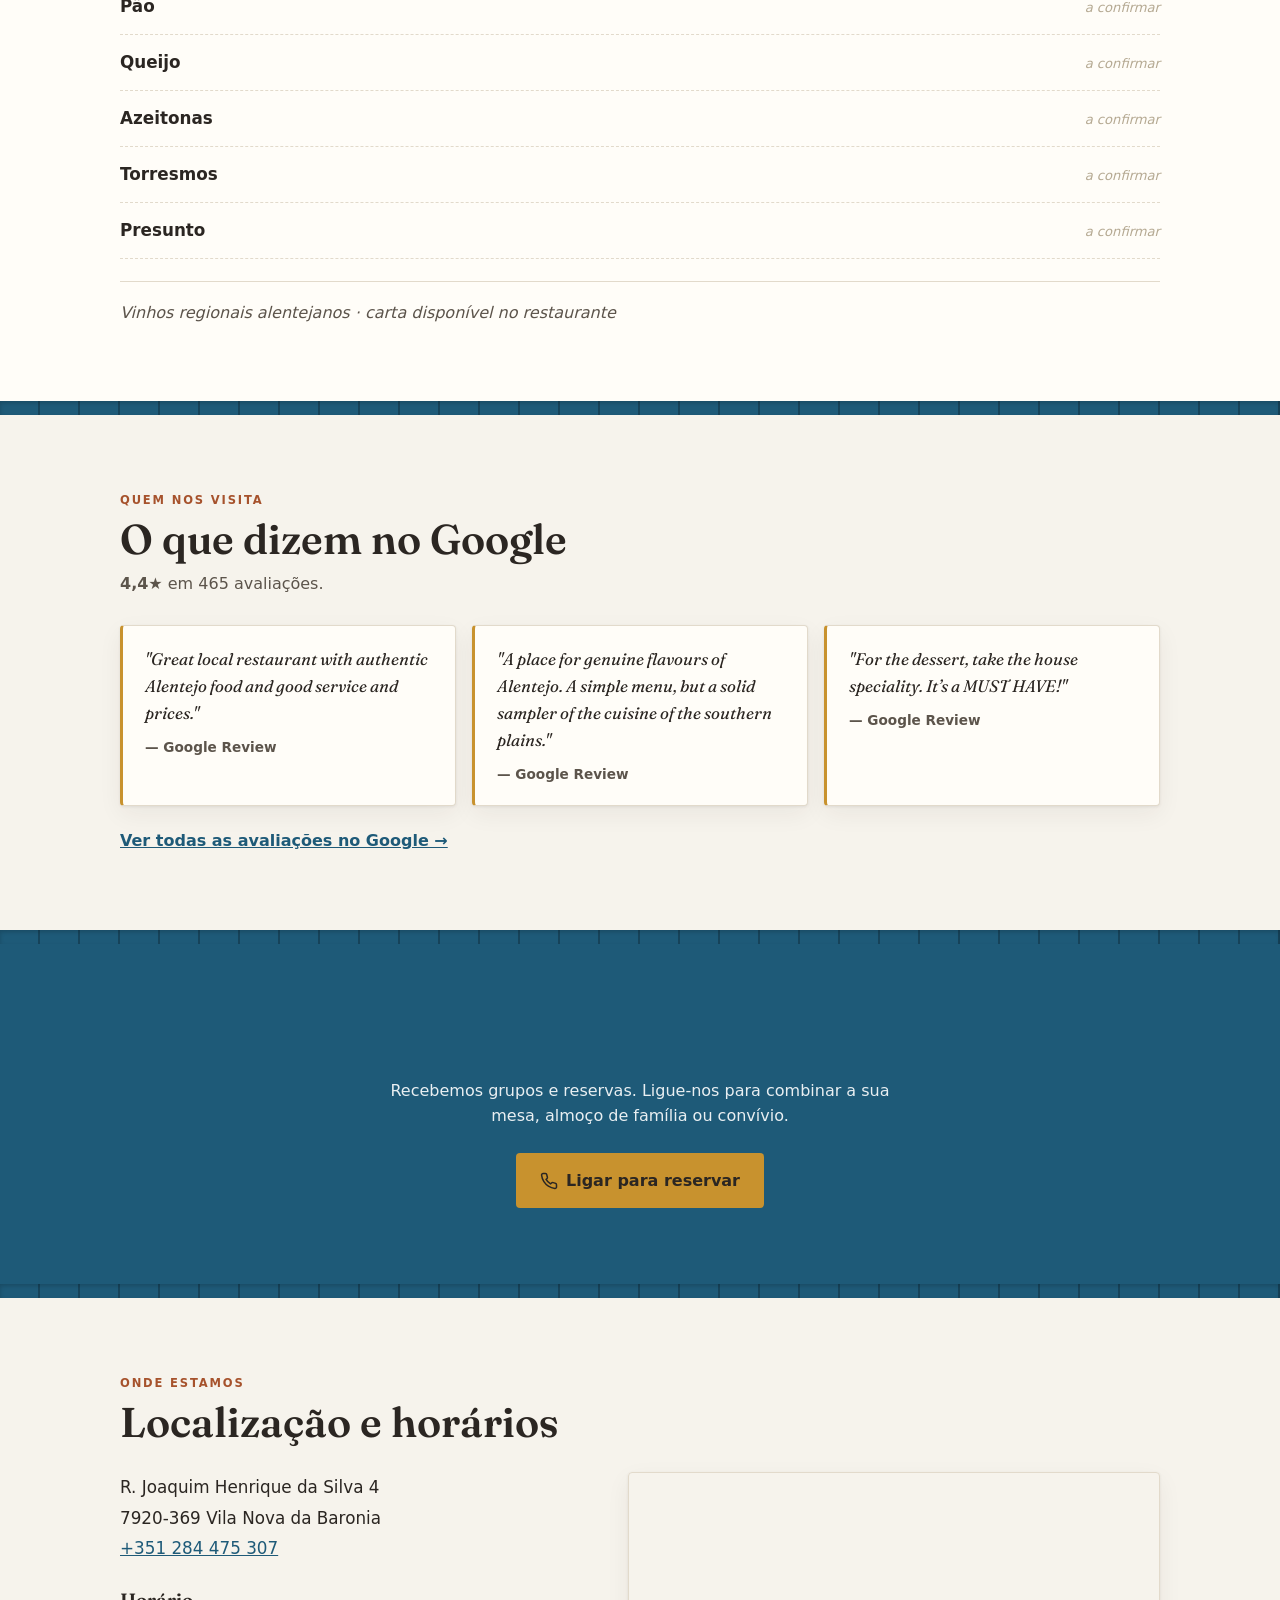
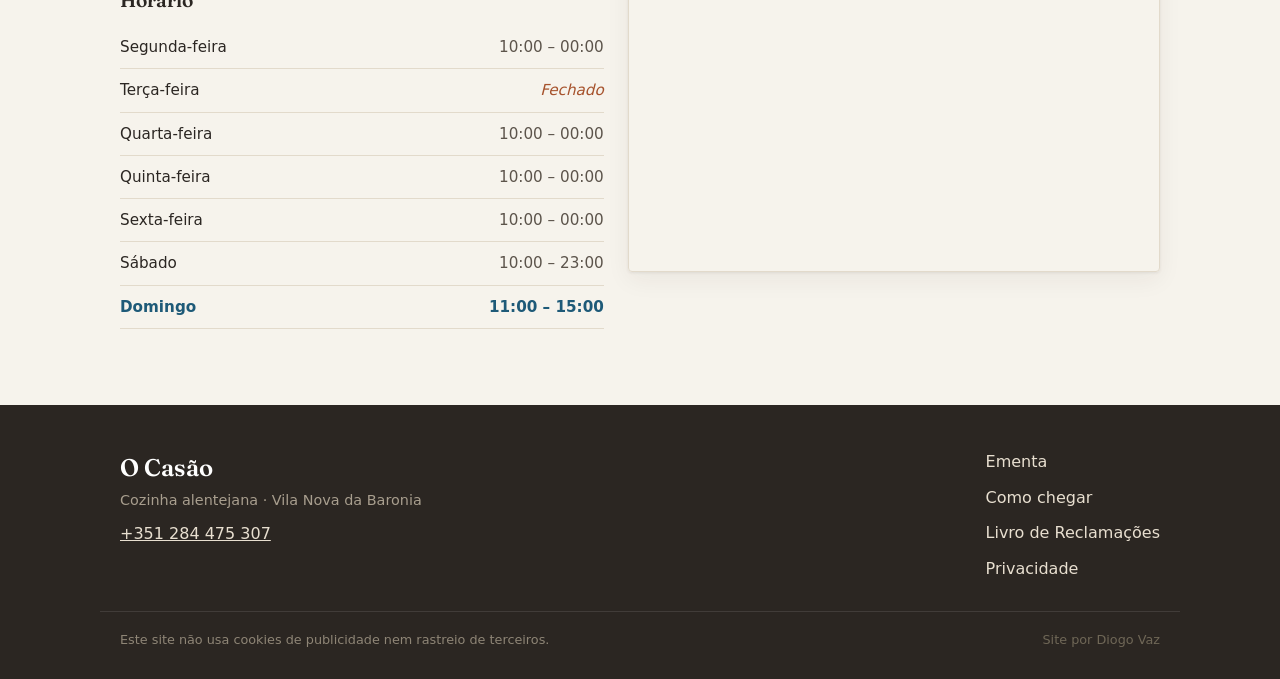
==== commit 772f2e56: "required" ====
--- a/index.html
+++ b/index.html
@@ -7,6 +7,11 @@
   <meta name="description" content="Cozinha alentejana genuína em Vila Nova da Baronia. Porco à alentejana, ensopado de borrego e sericaia. 4,4★ no Google. Ligue +351 284 475 307.">
   <meta name="theme-color" content="#1E5A78">
   <link rel="canonical" href="https://ocasao.pt/">
+
+  <!-- Ícones / manifest -->
+  <link rel="icon" href="/favicon.svg" type="image/svg+xml">
+  <link rel="apple-touch-icon" href="/favicon.svg">
+  <link rel="manifest" href="/site.webmanifest">
 
   <!-- Open Graph / Twitter -->
   <meta property="og:type" content="restaurant">
@@ -56,10 +61,12 @@
 </head>
 <body>
 
+  <a class="skip-link" href="#especialidades">Saltar para o conteúdo</a>
+
   <!-- ───────── HERO ───────── -->
   <header class="hero">
     <div class="hero-ceu" aria-hidden="true">
-      <svg class="hero-planicie" viewBox="0 0 1440 240" preserveAspectRatio="xMidYMax slice" xmlns="http://www.w3.org/2000/svg">
+      <svg class="hero-planicie" viewBox="0 0 1440 240" preserveAspectRatio="xMidYMid slice" xmlns="http://www.w3.org/2000/svg">
         <defs>
           <g id="espiga" stroke="var(--ocre)" stroke-width="2.4" stroke-linecap="round" fill="none">
             <path d="M0,0 V-26"/>
@@ -245,6 +252,7 @@
         <p class="rodape-nome">O Casão</p>
         <p class="rodape-tipo">Cozinha alentejana · Vila Nova da Baronia</p>
         <p><a href="tel:+351284475307">+351 284 475 307</a></p>
+        <p class="rodape-redes" id="rodape-redes"><!-- redes sociais: gerado por app.js --></p>
       </div>
       <nav class="rodape-links" aria-label="Ligações úteis">
         <a href="#ementa">Ementa</a>
--- a/styles.css
+++ b/styles.css
@@ -41,6 +41,21 @@
 
 a { color: var(--azul); }
 
+/* Salto para conteúdo (acessibilidade / teclado) */
+.skip-link {
+  position: absolute;
+  left: 12px; top: -60px;
+  z-index: 100;
+  background: var(--azul);
+  color: #fff;
+  padding: 10px 16px;
+  border-radius: var(--raio);
+  text-decoration: none;
+  font-weight: 600;
+  transition: top .18s ease;
+}
+.skip-link:focus { top: 12px; }
+
 .container {
   width: 100%;
   max-width: var(--container);
@@ -73,6 +88,11 @@
   border-color: var(--azul);
 }
 .btn-secundario:hover { background: rgba(30, 90, 120, .08); }
+.btn-whatsapp { background: #1FA855; color: #fff; }
+.btn-whatsapp:hover { background: #178A44; }
+.reservas-wa { margin-top: 12px; }
+.seccao-reservas .btn-whatsapp { background: #1FA855; color: #fff; }
+.seccao-reservas .btn-whatsapp:hover { background: #178A44; }
 
 /* ============================================================
    HERO — planície alentejana ilustrada (sem foto real ainda)
@@ -440,6 +460,9 @@
 }
 .rodape-nome { font-family: var(--fonte-display); font-weight: 600; font-size: 1.5rem; color: #fff; }
 .rodape-tipo { color: #A89E8E; font-size: .9rem; margin: 2px 0 8px; }
+.rodape-redes { display: flex; gap: 14px; margin-top: 12px; }
+.rodape-redes a { display: inline-flex; color: #D9D1C4; }
+.rodape-redes a:hover { color: #fff; }
 .rodape-links { display: flex; flex-direction: column; gap: 10px; }
 .rodape-links a { text-decoration: none; }
 .rodape-links a:hover { text-decoration: underline; }
@@ -489,6 +512,22 @@
   color: #fff;
 }
 .sticky-bar a:first-child:active { background: var(--azul-esc); }
+.sticky-wa {
+  flex: 1;
+  display: flex;
+  flex-direction: column;
+  align-items: center;
+  justify-content: center;
+  gap: 3px;
+  min-height: 56px;
+  padding: 8px 4px;
+  text-decoration: none;
+  background: #1FA855;
+  color: #fff;
+  font-size: .72rem;
+  font-weight: 600;
+}
+.sticky-wa:active { background: #178A44; }
 
 /* ============================================================
    DESKTOP / TABLET
@@ -530,3 +569,32 @@
   .btn { transition: none; }
   .hero-scroll { animation: none; }
 }
+
+/* ============================================================
+   IMPRESSÃO — ementa imprimível (cliente pode imprimir/PDF)
+   ============================================================ */
+.cat-titulo-print { display: none; }
+
+@media print {
+  .sticky-bar, .sticky-wa, .hero-scroll, .hero-ceu, .barra-cal,
+  .local-mapa, .skip-link, .espec-dica, .ementa-tabs,
+  .hero-acoes, .seccao-reservas { display: none !important; }
+
+  body { padding: 0; background: #fff; color: #000; }
+  .hero { min-height: 0; padding: 24px 0 8px; }
+
+  .seccao { padding: 14px 0; }
+  /* Mostrar a ementa completa (todas as categorias), sem tabs */
+  .categoria-lista { display: block !important; margin-top: 10px; }
+  .cat-titulo-print {
+    display: block;
+    font-family: var(--fonte-display);
+    font-weight: 600;
+    font-size: 1.15rem;
+    margin: 14px 0 4px;
+    border-bottom: 1px solid #000;
+    padding-bottom: 3px;
+  }
+  .js-reveal .revelar { opacity: 1 !important; transform: none !important; }
+  a { color: #000; text-decoration: none; }
+}
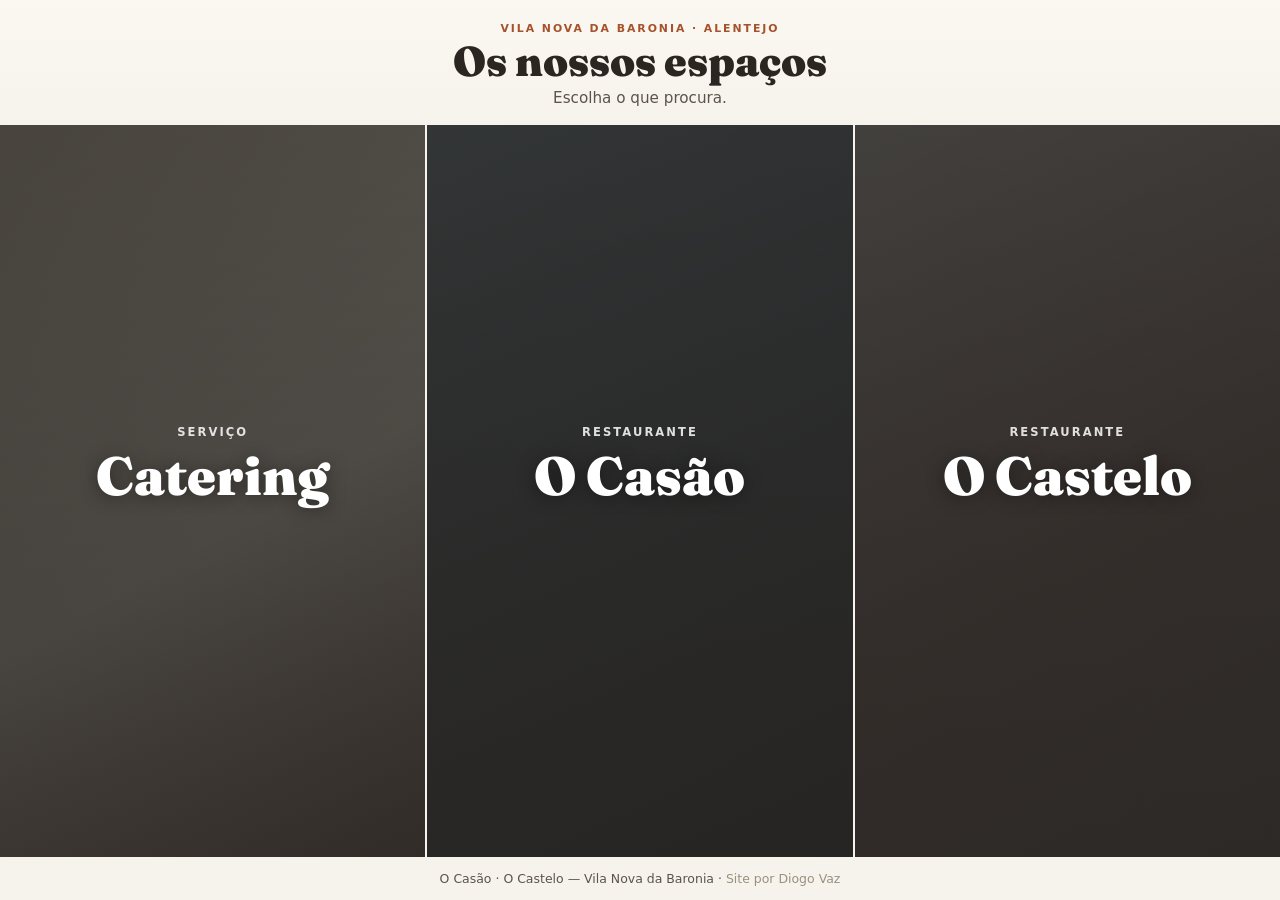
==== commit 7cb70804: "required" ====
--- a/index.html
+++ b/index.html
@@ -3,283 +3,89 @@
 <head>
   <meta charset="UTF-8">
   <meta name="viewport" content="width=device-width, initial-scale=1">
-  <title>O Casão — Restaurante em Vila Nova da Baronia | Cozinha alentejana</title>
-  <meta name="description" content="Cozinha alentejana genuína em Vila Nova da Baronia. Porco à alentejana, ensopado de borrego e sericaia. 4,4★ no Google. Ligue +351 284 475 307.">
+  <title>O Casão · O Castelo · Catering — Vila Nova da Baronia</title>
+  <meta name="description" content="Dois restaurantes de cozinha alentejana em Vila Nova da Baronia e serviço de catering. Escolha o que procura.">
   <meta name="theme-color" content="#1E5A78">
   <link rel="canonical" href="https://ocasao.pt/">
 
-  <!-- Ícones / manifest -->
   <link rel="icon" href="/favicon.svg" type="image/svg+xml">
   <link rel="apple-touch-icon" href="/favicon.svg">
   <link rel="manifest" href="/site.webmanifest">
 
-  <!-- Open Graph / Twitter -->
-  <meta property="og:type" content="restaurant">
+  <meta property="og:type" content="website">
   <meta property="og:locale" content="pt_PT">
-  <meta property="og:title" content="O Casão — Cozinha alentejana em Vila Nova da Baronia">
-  <meta property="og:description" content="Sabores genuínos do Alentejo: porco à alentejana, ensopado de borrego e sericaia. 4,4★ no Google.">
+  <meta property="og:title" content="O Casão · O Castelo · Catering">
+  <meta property="og:description" content="Dois restaurantes alentejanos e serviço de catering em Vila Nova da Baronia.">
   <meta property="og:url" content="https://ocasao.pt/">
   <meta property="og:image" content="https://ocasao.pt/img/og.jpg">
   <meta name="twitter:card" content="summary_large_image">
 
-  <!-- Tipografia: 1 web font (display) com swap -->
   <link rel="preconnect" href="https://fonts.googleapis.com">
   <link rel="preconnect" href="https://fonts.gstatic.com" crossorigin>
   <link href="https://fonts.googleapis.com/css2?family=Fraunces:opsz,wght@9..144,400;9..144,600;9..144,900&display=swap" rel="stylesheet">
 
-  <link rel="stylesheet" href="styles.css">
-  <!-- Gate de animação: aplicado antes do paint para evitar flash. Sem JS, nada fica escondido. -->
-  <script>document.documentElement.classList.add('js-reveal');</script>
+  <link rel="stylesheet" href="portal.css">
+</head>
+<body class="portal">
 
-  <!-- JSON-LD Restaurant -->
-  <script type="application/ld+json">
-  {
-    "@context": "https://schema.org",
-    "@type": "Restaurant",
-    "name": "O Casão",
-    "servesCuisine": "Alentejana",
-    "priceRange": "€€",
-    "url": "https://ocasao.pt/",
-    "telephone": "+351284475307",
-    "image": "https://ocasao.pt/img/og.jpg",
-    "address": {
-      "@type": "PostalAddress",
-      "streetAddress": "R. Joaquim Henrique da Silva 4",
-      "postalCode": "7920-369",
-      "addressLocality": "Vila Nova da Baronia",
-      "addressCountry": "PT"
-    },
-    "geo": { "@type": "GeoCoordinates", "latitude": 38.2906942, "longitude": -8.0373915 },
-    "aggregateRating": { "@type": "AggregateRating", "ratingValue": "4.4", "reviewCount": "465" },
-    "openingHoursSpecification": [
-      { "@type": "OpeningHoursSpecification", "dayOfWeek": ["Monday","Wednesday","Thursday","Friday"], "opens": "10:00", "closes": "00:00" },
-      { "@type": "OpeningHoursSpecification", "dayOfWeek": "Saturday", "opens": "10:00", "closes": "23:00" },
-      { "@type": "OpeningHoursSpecification", "dayOfWeek": "Sunday", "opens": "11:00", "closes": "15:00" }
-    ]
-  }
-  </script>
-</head>
-<body>
+  <a class="skip-link" href="#painel-casao">Saltar para as opções</a>
 
-  <a class="skip-link" href="#especialidades">Saltar para o conteúdo</a>
-
-  <!-- ───────── HERO ───────── -->
-  <header class="hero">
-    <div class="hero-ceu" aria-hidden="true">
-      <svg class="hero-planicie" viewBox="0 0 1440 240" preserveAspectRatio="xMidYMid slice" xmlns="http://www.w3.org/2000/svg">
-        <defs>
-          <g id="espiga" stroke="var(--ocre)" stroke-width="2.4" stroke-linecap="round" fill="none">
-            <path d="M0,0 V-26"/>
-            <path d="M0,-26 l4,-6 M0,-26 l-4,-6 M0,-20 l6,-5 M0,-20 l-6,-5 M0,-14 l6,-5 M0,-14 l-6,-5 M0,-8 l6,-5 M0,-8 l-6,-5"/>
-          </g>
-          <g id="foice">
-            <path d="M1,22 L8,7" stroke="#6E5A3C" stroke-width="5" stroke-linecap="round"/>
-            <path d="M8,7 C25,0 37,12 31,27 C33,15 21,9 10,13 Z" fill="#8A847B"/>
-          </g>
-        </defs>
-
-        <!-- planície / searas -->
-        <path d="M0,150 C260,128 520,140 760,134 C1020,127 1240,140 1440,132 L1440,240 L0,240 Z" fill="var(--trigo)" opacity="0.85"/>
-        <path d="M0,178 C300,160 640,176 980,168 C1220,162 1340,172 1440,168 L1440,240 L0,240 Z" fill="var(--ocre)" opacity="0.5"/>
-
-        <!-- searas de trigo (esquerda) -->
-        <use href="#espiga" x="384" y="182"/><use href="#espiga" x="406" y="182"/><use href="#espiga" x="428" y="182"/><use href="#espiga" x="450" y="182"/><use href="#espiga" x="472" y="182"/>
-
-        <!-- casas típicas alentejanas -->
-        <g transform="translate(548,116) scale(0.72)">
-          <rect x="34" y="-22" width="12" height="14" fill="#FBF8F1" stroke="#E2DACB" stroke-width="1"/>
-          <rect x="32" y="-25" width="16" height="4" fill="var(--barro)"/>
-          <rect x="0" y="2" width="60" height="43" fill="#FBF8F1" stroke="#E2DACB" stroke-width="1.5"/>
-          <rect x="0" y="39" width="60" height="6" fill="var(--azul)"/>
-          <rect x="12" y="23" width="11" height="22" fill="#6E4A28"/>
-          <rect x="37" y="18" width="12" height="11" fill="var(--azul)" opacity="0.85"/>
-          <path d="M-5,3 L14,-10 L46,-10 L65,3 Z" fill="var(--barro)"/>
-        </g>
-        <g transform="translate(648,102)">
-          <rect x="34" y="-22" width="12" height="14" fill="#FBF8F1" stroke="#E2DACB" stroke-width="1"/>
-          <rect x="32" y="-25" width="16" height="4" fill="var(--barro)"/>
-          <rect x="0" y="2" width="60" height="43" fill="#FBF8F1" stroke="#E2DACB" stroke-width="1.5"/>
-          <rect x="0" y="39" width="60" height="6" fill="var(--azul)"/>
-          <rect x="12" y="23" width="11" height="22" fill="#6E4A28"/>
-          <rect x="37" y="18" width="12" height="11" fill="var(--azul)" opacity="0.85"/>
-          <path d="M-5,3 L14,-10 L46,-10 L65,3 Z" fill="var(--barro)"/>
-        </g>
-        <g transform="translate(752,108) scale(0.8)">
-          <rect x="34" y="-22" width="12" height="14" fill="#FBF8F1" stroke="#E2DACB" stroke-width="1"/>
-          <rect x="32" y="-25" width="16" height="4" fill="var(--barro)"/>
-          <rect x="0" y="2" width="60" height="43" fill="#FBF8F1" stroke="#E2DACB" stroke-width="1.5"/>
-          <rect x="0" y="39" width="60" height="6" fill="var(--azul)"/>
-          <rect x="12" y="23" width="11" height="22" fill="#6E4A28"/>
-          <rect x="37" y="18" width="12" height="11" fill="var(--azul)" opacity="0.85"/>
-          <path d="M-5,3 L14,-10 L46,-10 L65,3 Z" fill="var(--barro)"/>
-        </g>
-
-        <!-- foice cravada no trigo -->
-        <use href="#foice" x="506" y="152"/>
-
-        <!-- searas de trigo (centro-direita) -->
-        <use href="#espiga" x="786" y="180"/><use href="#espiga" x="808" y="180"/><use href="#espiga" x="830" y="180"/><use href="#espiga" x="852" y="180"/><use href="#espiga" x="874" y="180"/><use href="#espiga" x="896" y="180"/><use href="#espiga" x="918" y="180"/><use href="#espiga" x="940" y="180"/>
-
-        <use href="#foice" x="832" y="152"/>
-
-        <!-- searas de trigo (direita) -->
-        <use href="#espiga" x="1004" y="184"/><use href="#espiga" x="1026" y="184"/><use href="#espiga" x="1048" y="184"/><use href="#espiga" x="1070" y="184"/><use href="#espiga" x="1092" y="184"/><use href="#espiga" x="1114" y="184"/>
-      </svg>
-      <span class="hero-sol" aria-hidden="true"></span>
-    </div>
-
-    <div class="hero-conteudo">
-      <p class="hero-sobrenome" data-reveal data-rd="0">Cozinha alentejana · Vila Nova da Baronia</p>
-      <h1 class="hero-nome" data-reveal data-rd="90">O Casão</h1>
-      <p class="hero-prova" data-reveal data-rd="180">
-        <span class="estrelas" aria-hidden="true">★★★★<span class="estrela-meia">★</span></span>
-        <strong>4,4</strong> · 465 avaliações no Google
-      </p>
-      <blockquote class="hero-cita" data-reveal data-rd="250">"Authentic Alentejo food, good service and prices."</blockquote>
-
-      <div class="hero-acoes" data-reveal data-rd="330">
-        <a class="btn btn-primario" href="tel:+351284475307">
-          <svg viewBox="0 0 24 24" width="18" height="18" fill="none" stroke="currentColor" stroke-width="2" aria-hidden="true"><path d="M22 16.92v3a2 2 0 0 1-2.18 2 19.79 19.79 0 0 1-8.63-3.07 19.5 19.5 0 0 1-6-6 19.79 19.79 0 0 1-3.07-8.67A2 2 0 0 1 4.11 2h3a2 2 0 0 1 2 1.72c.13.96.36 1.9.7 2.81a2 2 0 0 1-.45 2.11L8.09 9.91a16 16 0 0 0 6 6l1.27-1.27a2 2 0 0 1 2.11-.45c.91.34 1.85.57 2.81.7A2 2 0 0 1 22 16.92Z"/></svg>
-          Ligar
-        </a>
-        <a class="btn btn-secundario" href="https://maps.google.com/?cid=16794146122304720845" target="_blank" rel="noopener">
-          <svg viewBox="0 0 24 24" width="18" height="18" fill="none" stroke="currentColor" stroke-width="2" aria-hidden="true"><path d="M21 10c0 7-9 13-9 13s-9-6-9-13a9 9 0 0 1 18 0Z"/><circle cx="12" cy="10" r="3"/></svg>
-          Como chegar
-        </a>
-      </div>
-
-      <p class="hero-badge-linha" data-reveal data-rd="410"><span id="badge" class="badge-fechado">A carregar horário…</span></p>
-    </div>
-
-    <a class="hero-scroll" href="#especialidades" aria-label="Ver a ementa">
-      <span>Deslize</span>
-      <svg viewBox="0 0 24 24" width="22" height="22" fill="none" stroke="currentColor" stroke-width="2" aria-hidden="true"><path d="m6 9 6 6 6-6"/></svg>
-    </a>
+  <header class="portal-cabec">
+    <p class="portal-sobrenome">Vila Nova da Baronia · Alentejo</p>
+    <h1 class="portal-titulo">Os nossos espaços</h1>
+    <p class="portal-intro">Escolha o que procura.</p>
   </header>
 
-  <!-- Barra azul caiada — elemento assinatura, divisor de secções -->
-  <div class="barra-cal" role="presentation"></div>
+  <main class="portal-grid" id="painel-casao">
 
-  <main>
-    <!-- ───────── ESPECIALIDADES ───────── -->
-    <section class="seccao" id="especialidades" aria-labelledby="h-espec">
-      <div class="container">
-        <p class="seccao-etiqueta">Da nossa cozinha</p>
-        <h2 class="seccao-titulo" id="h-espec">Especialidades da casa</h2>
-        <p class="seccao-intro">Pratos de sempre da cozinha do sul, feitos como em casa.</p>
-        <p class="espec-dica" aria-hidden="true">deslize para ver os pratos →</p>
-        <div class="espec-grid" id="espec-grid"><!-- gerado por app.js --></div>
-      </div>
-    </section>
+    <!-- ───────── CATERING ───────── -->
+    <a class="painel painel-catering" href="catering.html" aria-label="Catering — ver mais">
+      <span class="painel-fundo" aria-hidden="true"></span>
+      <span class="painel-overlay" aria-hidden="true"></span>
+      <span class="painel-conteudo">
+        <span class="painel-etiqueta">Serviço</span>
+        <span class="painel-titulo">Catering</span>
+        <span class="painel-cta">
+          Em breve
+          <svg viewBox="0 0 24 24" width="18" height="18" fill="none" stroke="currentColor" stroke-width="2" aria-hidden="true"><path d="M5 12h14M13 6l6 6-6 6"/></svg>
+        </span>
+      </span>
+    </a>
 
-    <div class="barra-cal" role="presentation"></div>
+    <!-- ───────── O CASÃO ───────── -->
+    <a class="painel painel-casao painel-ativo-inicial" href="casao.html" aria-label="O Casão — restaurante de cozinha alentejana">
+      <span class="painel-fundo" aria-hidden="true"></span>
+      <span class="painel-overlay" aria-hidden="true"></span>
+      <span class="painel-conteudo">
+        <span class="painel-etiqueta">Restaurante</span>
+        <span class="painel-titulo">O Casão</span>
+        <span class="painel-cta">
+          Ver
+          <svg viewBox="0 0 24 24" width="18" height="18" fill="none" stroke="currentColor" stroke-width="2" aria-hidden="true"><path d="M5 12h14M13 6l6 6-6 6"/></svg>
+        </span>
+      </span>
+    </a>
 
-    <!-- ───────── EMENTA ───────── -->
-    <section class="seccao seccao-ementa" id="ementa" aria-labelledby="h-ementa">
-      <div class="container">
-        <p class="seccao-etiqueta">À mesa</p>
-        <h2 class="seccao-titulo" id="h-ementa">Ementa</h2>
-        <p class="seccao-intro">Ementa simples e honesta. Preços a confirmar — peça-nos no restaurante ou por telefone.</p>
-        <div class="ementa-tabs" id="ementa-tabs" role="tablist" aria-label="Categorias da ementa" data-reveal></div>
-        <div class="ementa-conteudo" id="ementa-conteudo"></div>
-      </div>
-    </section>
+    <!-- ───────── O CASTELO ───────── -->
+    <a class="painel painel-castelo" href="castelo.html" aria-label="O Castelo — ver mais">
+      <span class="painel-fundo" aria-hidden="true"></span>
+      <span class="painel-overlay" aria-hidden="true"></span>
+      <span class="painel-conteudo">
+        <span class="painel-etiqueta">Restaurante</span>
+        <span class="painel-titulo">O Castelo</span>
+        <span class="painel-cta">
+          Em breve
+          <svg viewBox="0 0 24 24" width="18" height="18" fill="none" stroke="currentColor" stroke-width="2" aria-hidden="true"><path d="M5 12h14M13 6l6 6-6 6"/></svg>
+        </span>
+      </span>
+    </a>
 
-    <div class="barra-cal" role="presentation"></div>
-
-    <!-- ───────── PROVA SOCIAL ───────── -->
-    <section class="seccao" id="reviews" aria-labelledby="h-reviews">
-      <div class="container">
-        <p class="seccao-etiqueta">Quem nos visita</p>
-        <h2 class="seccao-titulo" id="h-reviews">O que dizem no Google</h2>
-        <p class="seccao-intro"><strong>4,4★</strong> em 465 avaliações.</p>
-        <div class="reviews-grid" id="reviews-grid"></div>
-        <p class="reviews-link">
-          <a href="https://maps.google.com/?cid=16794146122304720845" target="_blank" rel="noopener">Ver todas as avaliações no Google →</a>
-        </p>
-      </div>
-    </section>
-
-    <div class="barra-cal" role="presentation"></div>
-
-    <!-- ───────── RESERVAS E GRUPOS ───────── -->
-    <section class="seccao seccao-reservas" id="reservas" aria-labelledby="h-reservas">
-      <div class="container reservas-box">
-        <h2 class="seccao-titulo" id="h-reservas">Reservas e grupos</h2>
-        <p>Recebemos grupos e reservas. Ligue-nos para combinar a sua mesa, almoço de família ou convívio.</p>
-        <a class="btn btn-primario" href="tel:+351284475307">
-          <svg viewBox="0 0 24 24" width="18" height="18" fill="none" stroke="currentColor" stroke-width="2" aria-hidden="true"><path d="M22 16.92v3a2 2 0 0 1-2.18 2 19.79 19.79 0 0 1-8.63-3.07 19.5 19.5 0 0 1-6-6 19.79 19.79 0 0 1-3.07-8.67A2 2 0 0 1 4.11 2h3a2 2 0 0 1 2 1.72c.13.96.36 1.9.7 2.81a2 2 0 0 1-.45 2.11L8.09 9.91a16 16 0 0 0 6 6l1.27-1.27a2 2 0 0 1 2.11-.45c.91.34 1.85.57 2.81.7A2 2 0 0 1 22 16.92Z"/></svg>
-          Ligar para reservar
-        </a>
-      </div>
-    </section>
-
-    <div class="barra-cal" role="presentation"></div>
-
-    <!-- ───────── LOCALIZAÇÃO E HORÁRIOS ───────── -->
-    <section class="seccao" id="localizacao" aria-labelledby="h-local">
-      <div class="container">
-        <p class="seccao-etiqueta">Onde estamos</p>
-        <h2 class="seccao-titulo" id="h-local">Localização e horários</h2>
-        <div class="local-grid">
-          <div class="local-info">
-            <address class="morada">
-              R. Joaquim Henrique da Silva 4<br>
-              7920-369 Vila Nova da Baronia<br>
-              <a href="tel:+351284475307">+351 284 475 307</a>
-            </address>
-            <h3 class="local-sub">Horário</h3>
-            <table class="horarios-tabela">
-              <tbody id="horarios-tbody"><!-- gerado por app.js --></tbody>
-            </table>
-          </div>
-          <div class="local-mapa">
-            <iframe
-              title="Mapa — O Casão, Vila Nova da Baronia"
-              src="https://www.google.com/maps?q=38.2906942,-8.0373915&hl=pt&z=16&output=embed"
-              width="100%" height="100%" style="border:0" loading="lazy"
-              referrerpolicy="no-referrer-when-downgrade"></iframe>
-          </div>
-        </div>
-      </div>
-    </section>
   </main>
 
-  <!-- ───────── RODAPÉ ───────── -->
-  <footer class="rodape">
-    <div class="container rodape-grid">
-      <div>
-        <p class="rodape-nome">O Casão</p>
-        <p class="rodape-tipo">Cozinha alentejana · Vila Nova da Baronia</p>
-        <p><a href="tel:+351284475307">+351 284 475 307</a></p>
-        <p class="rodape-redes" id="rodape-redes"><!-- redes sociais: gerado por app.js --></p>
-      </div>
-      <nav class="rodape-links" aria-label="Ligações úteis">
-        <a href="#ementa">Ementa</a>
-        <a href="#localizacao">Como chegar</a>
-        <a href="https://www.livroreclamacoes.pt/" target="_blank" rel="noopener">Livro de Reclamações</a>
-        <a href="#privacidade">Privacidade</a>
-      </nav>
-    </div>
-    <div class="container rodape-fim">
-      <p id="privacidade" class="rodape-priv">Este site não usa cookies de publicidade nem rastreio de terceiros.</p>
-      <p class="rodape-credito">Site por Diogo Vaz</p>
-    </div>
+  <footer class="portal-rodape">
+    <p>O Casão · O Castelo — Vila Nova da Baronia · <span>Site por Diogo Vaz</span></p>
   </footer>
 
-  <!-- ───────── BARRA STICKY MOBILE ───────── -->
-  <nav class="sticky-bar" aria-label="Ações rápidas">
-    <a href="tel:+351284475307">
-      <svg viewBox="0 0 24 24" width="20" height="20" fill="none" stroke="currentColor" stroke-width="2" aria-hidden="true"><path d="M22 16.92v3a2 2 0 0 1-2.18 2 19.79 19.79 0 0 1-8.63-3.07 19.5 19.5 0 0 1-6-6 19.79 19.79 0 0 1-3.07-8.67A2 2 0 0 1 4.11 2h3a2 2 0 0 1 2 1.72c.13.96.36 1.9.7 2.81a2 2 0 0 1-.45 2.11L8.09 9.91a16 16 0 0 0 6 6l1.27-1.27a2 2 0 0 1 2.11-.45c.91.34 1.85.57 2.81.7A2 2 0 0 1 22 16.92Z"/></svg>
-      <span>Ligar</span>
-    </a>
-    <a href="#localizacao">
-      <svg viewBox="0 0 24 24" width="20" height="20" fill="none" stroke="currentColor" stroke-width="2" aria-hidden="true"><path d="M21 10c0 7-9 13-9 13s-9-6-9-13a9 9 0 0 1 18 0Z"/><circle cx="12" cy="10" r="3"/></svg>
-      <span>Como chegar</span>
-    </a>
-  </nav>
-
-  <script src="dados.js"></script>
-  <script src="app.js"></script>
+  <script src="portal.js"></script>
 </body>
 </html>
--- a/portal.css
+++ b/portal.css
@@ -0,0 +1,256 @@
+/* ============================================================
+   Portal "Os nossos espaços" — Catering · O Casão · O Castelo
+   Mesma identidade "Cal e Barra" do site do Casão.
+   ============================================================ */
+:root {
+  --cal:      #F6F3EC;
+  --azul:     #1E5A78;
+  --azul-esc: #16435A;
+  --ocre:     #C8922E;
+  --trigo:    #E3C06A;
+  --barro:    #A6522C;
+  --carvao:   #2B2622;
+  --carvao-2: #5C544B;
+  --branco:   #FFFDF8;
+
+  --fonte-display: "Fraunces", Georgia, "Times New Roman", serif;
+  --fonte-corpo: system-ui, -apple-system, "Segoe UI", Roboto, Helvetica, Arial, sans-serif;
+}
+
+* { box-sizing: border-box; margin: 0; padding: 0; }
+
+body.portal {
+  font-family: var(--fonte-corpo);
+  color: var(--carvao);
+  background: var(--cal);
+  display: flex;
+  flex-direction: column;
+  min-height: 100svh;
+  -webkit-font-smoothing: antialiased;
+}
+
+/* Salto para conteúdo */
+.skip-link {
+  position: absolute;
+  left: 12px; top: -60px;
+  z-index: 100;
+  background: var(--azul);
+  color: #fff;
+  padding: 10px 16px;
+  border-radius: 4px;
+  text-decoration: none;
+  font-weight: 600;
+  transition: top .18s ease;
+}
+.skip-link:focus { top: 12px; }
+
+/* ───────── Cabeçalho ───────── */
+.portal-cabec {
+  text-align: center;
+  padding: 22px 20px 18px;
+  background: linear-gradient(180deg, #FBF8F1, var(--cal));
+}
+.portal-sobrenome {
+  text-transform: uppercase;
+  letter-spacing: .18em;
+  font-size: .68rem;
+  font-weight: 700;
+  color: var(--barro);
+  margin-bottom: 6px;
+}
+.portal-titulo {
+  font-family: var(--fonte-display);
+  font-weight: 900;
+  font-size: clamp(1.8rem, 6vw, 2.6rem);
+  line-height: 1;
+  color: var(--carvao);
+}
+.portal-intro { color: var(--carvao-2); margin-top: 6px; font-size: .95rem; }
+
+/* ───────── Grelha de painéis ───────── */
+.portal-grid {
+  flex: 1;
+  display: flex;
+  min-height: 0;
+}
+
+.painel {
+  position: relative;
+  flex: 1 1 0;
+  min-width: 0;
+  overflow: hidden;
+  text-decoration: none;
+  display: block;
+  transition: flex-grow .55s cubic-bezier(.22,.61,.36,1);
+}
+.painel + .painel { border-left: 2px solid var(--cal); }
+
+/* Fundo (placeholder em gradiente — trocar por foto: definir --bg com url(...)) */
+.painel-fundo {
+  position: absolute;
+  inset: 0;
+  background: var(--bg, #999);
+  background-size: cover;
+  background-position: center;
+  filter: grayscale(.85) brightness(.5) contrast(.95);
+  transform: scale(1.01);
+  transition: filter .55s ease, transform .7s ease;
+}
+.painel-overlay {
+  position: absolute;
+  inset: 0;
+  background: linear-gradient(180deg, rgba(43,38,34,.25), rgba(43,38,34,.6));
+  transition: opacity .55s ease;
+}
+
+/* Placeholders de cor por zona (substituir por fotos reais) */
+.painel-catering { --bg: linear-gradient(150deg, #C8922E 0%, #E3C06A 55%, #A6522C 100%); }
+.painel-casao    { --bg: linear-gradient(155deg, #2E7A9E 0%, #1E5A78 55%, #16435A 100%); }
+.painel-castelo  { --bg: linear-gradient(150deg, #9C8C72 0%, #A6522C 60%, #5C544B 100%); }
+
+/* Conteúdo */
+.painel-conteudo {
+  position: absolute;
+  inset: 0;
+  z-index: 2;
+  display: flex;
+  flex-direction: column;
+  align-items: center;
+  justify-content: center;
+  gap: 10px;
+  padding: 24px;
+  text-align: center;
+  color: #fff;
+  pointer-events: none;
+}
+.painel-etiqueta {
+  text-transform: uppercase;
+  letter-spacing: .18em;
+  font-size: .72rem;
+  font-weight: 700;
+  color: rgba(255,255,255,.85);
+}
+.painel-titulo {
+  font-family: var(--fonte-display);
+  font-weight: 900;
+  font-size: clamp(1.9rem, 4.2vw, 3.4rem);
+  line-height: 1;
+  text-shadow: 0 2px 18px rgba(0,0,0,.4);
+}
+.painel-cta {
+  display: inline-flex;
+  align-items: center;
+  gap: 7px;
+  margin-top: 6px;
+  font-weight: 600;
+  font-size: .95rem;
+  padding: 9px 18px;
+  border-radius: 999px;
+  border: 1.5px solid rgba(255,255,255,.7);
+  background: rgba(255,255,255,.08);
+  color: #fff;
+  backdrop-filter: blur(2px);
+  opacity: 0;
+  transform: translateY(8px);
+  transition: opacity .4s ease, transform .4s ease;
+}
+
+/* ───────── Estado ATIVO (hover/teclado no desktop) ───────── */
+@media (hover: hover) and (pointer: fine) {
+  .portal-grid:hover .painel { flex-grow: .65; }
+  .painel:hover, .painel:focus-visible { flex-grow: 2.2; }
+
+  .painel:hover .painel-fundo,
+  .painel:focus-visible .painel-fundo { filter: none; transform: scale(1.05); }
+  .painel:hover .painel-overlay,
+  .painel:focus-visible .painel-overlay { opacity: .12; }
+  .painel:hover .painel-cta,
+  .painel:focus-visible .painel-cta { opacity: 1; transform: none; }
+}
+
+/* ───────── MOBILE / TÁTIL: 3 painéis a preencher o ecrã, SEM scroll ─────────
+   Tocar num painel seleciona-o (ganha cor); tocar no selecionado entra.
+   Classe ".ativa" gerida por portal.js. */
+@media (max-width: 719px), (hover: none) {
+  body.portal { height: 100svh; overflow: hidden; }
+  .portal-cabec, .portal-rodape { display: none; }   /* ecrã inteiro só para os painéis */
+  .portal-grid { flex-direction: column; height: 100svh; }
+  .painel { flex: 1 1 0; min-height: 0; }             /* três terços iguais */
+  .painel + .painel { border-left: none; border-top: 2px solid var(--cal); }
+
+  .painel.ativa .painel-fundo { filter: none; transform: scale(1.03); }
+  .painel.ativa .painel-overlay { opacity: .18; }
+  .painel.ativa .painel-cta { opacity: 1; transform: none; }   /* CTA só no selecionado */
+  .painel:not(.ativa) .painel-cta { opacity: 0; }
+}
+
+/* Antes de o JS correr, destacar o painel inicial (sem flash escuro) */
+@media (hover: none) {
+  .painel-ativo-inicial .painel-fundo { filter: none; }
+  .painel-ativo-inicial .painel-overlay { opacity: .18; }
+  .painel-ativo-inicial .painel-cta { opacity: 1; transform: none; }
+}
+
+/* ───────── Rodapé ───────── */
+.portal-rodape {
+  text-align: center;
+  padding: 14px 20px;
+  font-size: .78rem;
+  color: var(--carvao-2);
+  background: var(--cal);
+}
+.portal-rodape span { color: #9a917f; }
+
+/* Desktop: portal ocupa o ecrã, sem scroll */
+@media (min-width: 720px) and (hover: hover) {
+  body.portal { height: 100svh; overflow: hidden; }
+}
+
+@media (prefers-reduced-motion: reduce) {
+  .painel, .painel-fundo, .painel-overlay, .painel-cta { transition: none; }
+  .painel:hover .painel-fundo, .painel:focus-visible .painel-fundo,
+  .painel.ativa .painel-fundo { transform: none; }
+}
+
+/* ============================================================
+   Página "Em breve" (stubs Catering / O Castelo)
+   ============================================================ */
+.em-breve {
+  flex: 1;
+  display: flex;
+  flex-direction: column;
+  align-items: center;
+  justify-content: center;
+  text-align: center;
+  gap: 14px;
+  padding: 40px 24px;
+}
+.em-breve-etiqueta {
+  text-transform: uppercase;
+  letter-spacing: .18em;
+  font-size: .72rem;
+  font-weight: 700;
+  color: var(--barro);
+}
+.em-breve-titulo {
+  font-family: var(--fonte-display);
+  font-weight: 900;
+  font-size: clamp(2.4rem, 10vw, 4rem);
+  line-height: 1;
+  color: var(--carvao);
+}
+.em-breve-texto { color: var(--carvao-2); max-width: 420px; line-height: 1.6; }
+.em-breve-voltar {
+  margin-top: 8px;
+  display: inline-flex;
+  align-items: center;
+  gap: 8px;
+  font-weight: 600;
+  text-decoration: none;
+  color: #fff;
+  background: var(--azul);
+  padding: 12px 22px;
+  border-radius: 4px;
+  transition: background .15s ease;
+}
+.em-breve-voltar:hover { background: var(--azul-esc); }
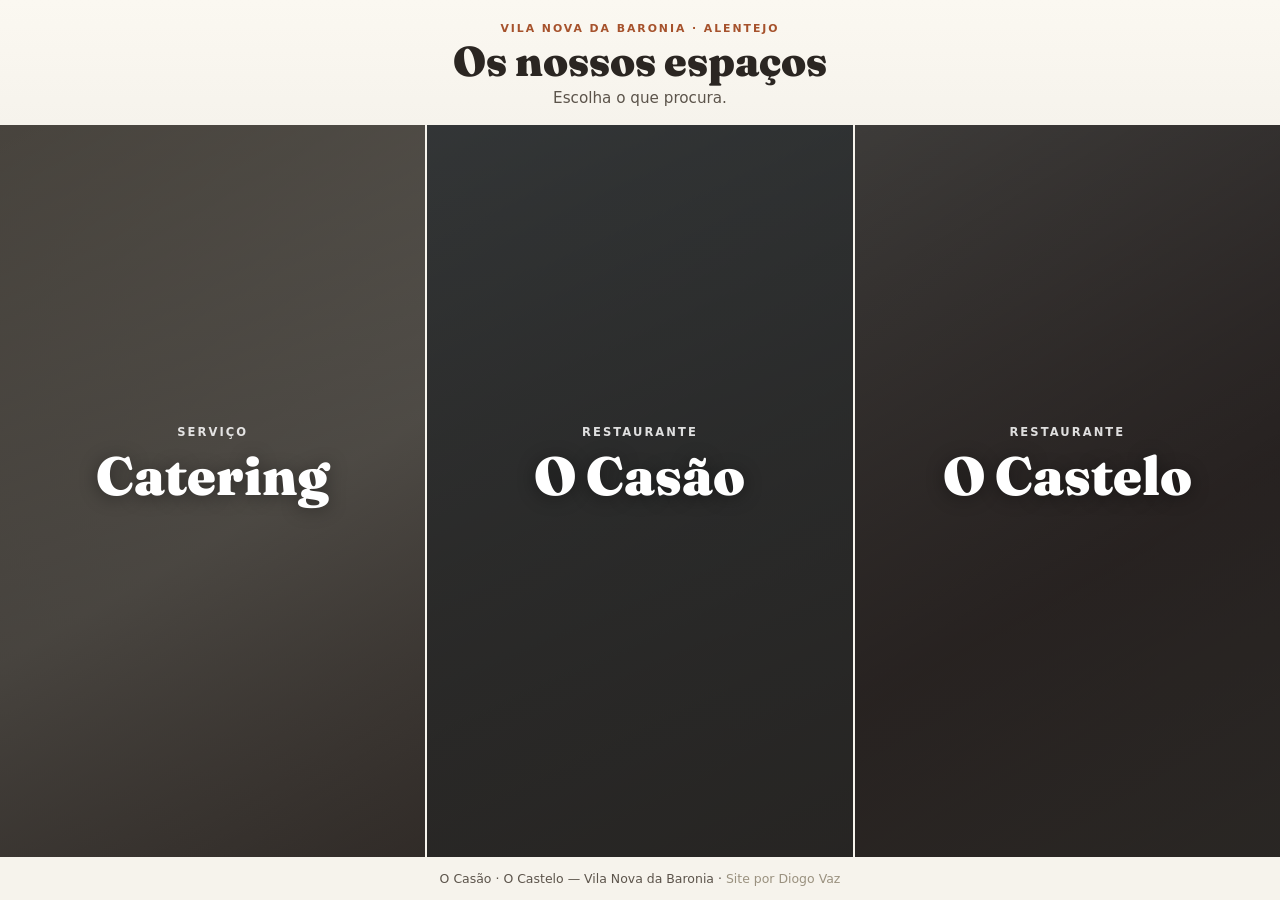
==== commit a5a4f898: "yes" ====
--- a/index.html
+++ b/index.html
@@ -67,14 +67,14 @@
     </a>
 
     <!-- ───────── O CASTELO ───────── -->
-    <a class="painel painel-castelo" href="castelo.html" aria-label="O Castelo — ver mais">
+    <a class="painel painel-castelo" href="castelo.html" aria-label="O Castelo — restaurante de ambiente histórico">
       <span class="painel-fundo" aria-hidden="true"></span>
       <span class="painel-overlay" aria-hidden="true"></span>
       <span class="painel-conteudo">
         <span class="painel-etiqueta">Restaurante</span>
         <span class="painel-titulo">O Castelo</span>
         <span class="painel-cta">
-          Em breve
+          Ver
           <svg viewBox="0 0 24 24" width="18" height="18" fill="none" stroke="currentColor" stroke-width="2" aria-hidden="true"><path d="M5 12h14M13 6l6 6-6 6"/></svg>
         </span>
       </span>
--- a/portal.css
+++ b/portal.css
@@ -106,7 +106,7 @@
 /* Placeholders de cor por zona (substituir por fotos reais) */
 .painel-catering { --bg: linear-gradient(150deg, #C8922E 0%, #E3C06A 55%, #A6522C 100%); }
 .painel-casao    { --bg: linear-gradient(155deg, #2E7A9E 0%, #1E5A78 55%, #16435A 100%); }
-.painel-castelo  { --bg: linear-gradient(150deg, #9C8C72 0%, #A6522C 60%, #5C544B 100%); }
+.painel-castelo  { --bg: linear-gradient(150deg, #8A7E6A 0%, #6E2433 60%, #4A443C 100%); }
 
 /* Conteúdo */
 .painel-conteudo {
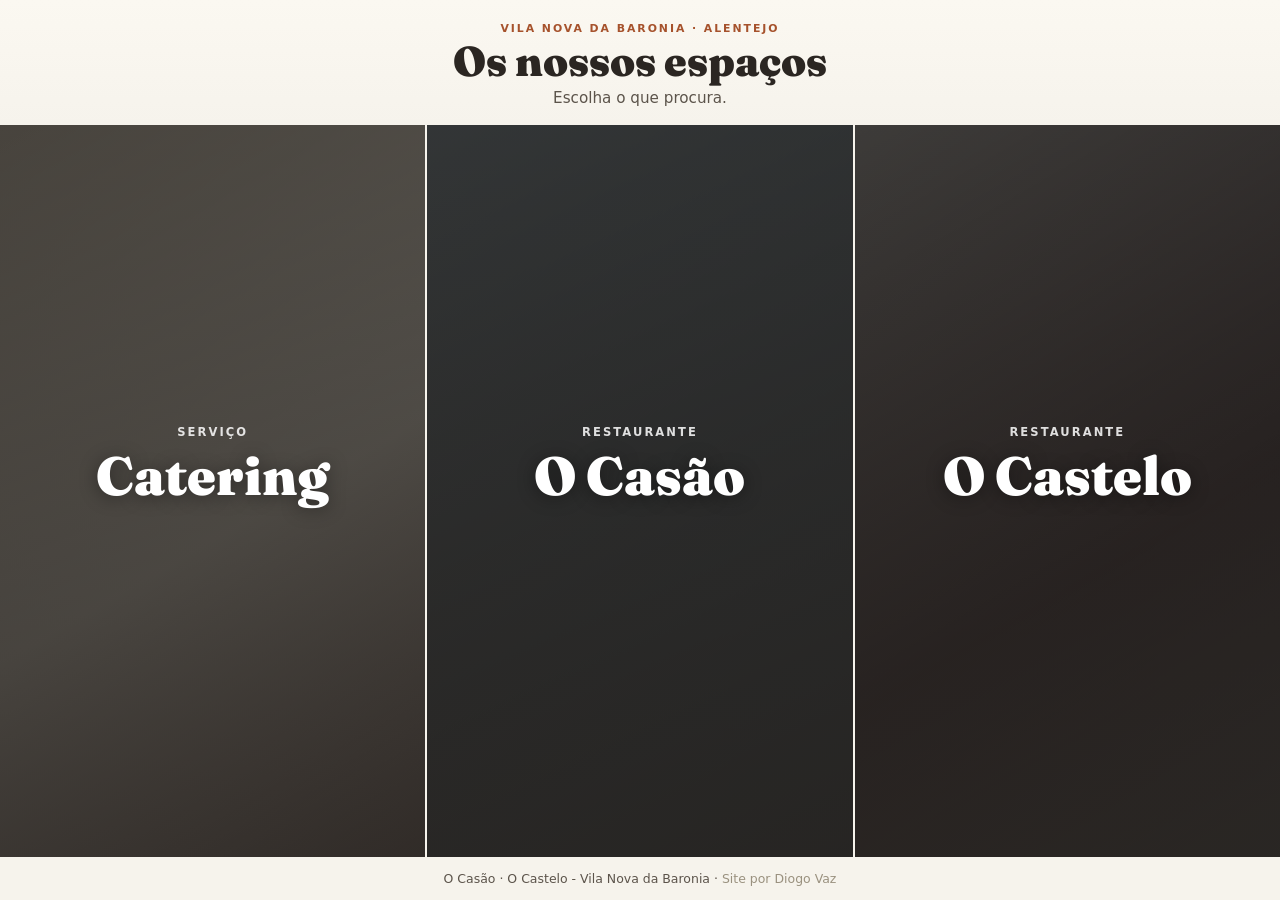
==== commit 3acd07c6: "a" ====
--- a/index.html
+++ b/index.html
@@ -3,7 +3,7 @@
 <head>
   <meta charset="UTF-8">
   <meta name="viewport" content="width=device-width, initial-scale=1">
-  <title>O Casão · O Castelo · Catering — Vila Nova da Baronia</title>
+  <title>O Casão · O Castelo · Catering - Vila Nova da Baronia</title>
   <meta name="description" content="Dois restaurantes de cozinha alentejana em Vila Nova da Baronia e serviço de catering. Escolha o que procura.">
   <meta name="theme-color" content="#1E5A78">
   <link rel="canonical" href="https://ocasao.pt/">
@@ -39,7 +39,7 @@
   <main class="portal-grid" id="painel-casao">
 
     <!-- ───────── CATERING ───────── -->
-    <a class="painel painel-catering" href="catering.html" aria-label="Catering — ver mais">
+    <a class="painel painel-catering" href="catering.html" aria-label="Catering - ver mais">
       <span class="painel-fundo" aria-hidden="true"></span>
       <span class="painel-overlay" aria-hidden="true"></span>
       <span class="painel-conteudo">
@@ -53,7 +53,7 @@
     </a>
 
     <!-- ───────── O CASÃO ───────── -->
-    <a class="painel painel-casao painel-ativo-inicial" href="casao.html" aria-label="O Casão — restaurante de cozinha alentejana">
+    <a class="painel painel-casao painel-ativo-inicial" href="casao.html" aria-label="O Casão - restaurante de cozinha alentejana">
       <span class="painel-fundo" aria-hidden="true"></span>
       <span class="painel-overlay" aria-hidden="true"></span>
       <span class="painel-conteudo">
@@ -67,7 +67,7 @@
     </a>
 
     <!-- ───────── O CASTELO ───────── -->
-    <a class="painel painel-castelo" href="castelo.html" aria-label="O Castelo — restaurante de ambiente histórico">
+    <a class="painel painel-castelo" href="castelo.html" aria-label="O Castelo - restaurante de ambiente histórico">
       <span class="painel-fundo" aria-hidden="true"></span>
       <span class="painel-overlay" aria-hidden="true"></span>
       <span class="painel-conteudo">
@@ -83,7 +83,7 @@
   </main>
 
   <footer class="portal-rodape">
-    <p>O Casão · O Castelo — Vila Nova da Baronia · <span>Site por Diogo Vaz</span></p>
+    <p>O Casão · O Castelo - Vila Nova da Baronia · <span>Site por Diogo Vaz</span></p>
   </footer>
 
   <script src="portal.js"></script>
--- a/portal.css
+++ b/portal.css
@@ -1,5 +1,5 @@
 /* ============================================================
-   Portal "Os nossos espaços" — Catering · O Casão · O Castelo
+   Portal "Os nossos espaços" - Catering · O Casão · O Castelo
    Mesma identidade "Cal e Barra" do site do Casão.
    ============================================================ */
 :root {
@@ -85,7 +85,7 @@
 }
 .painel + .painel { border-left: 2px solid var(--cal); }
 
-/* Fundo (placeholder em gradiente — trocar por foto: definir --bg com url(...)) */
+/* Fundo (placeholder em gradiente - trocar por foto: definir --bg com url(...)) */
 .painel-fundo {
   position: absolute;
   inset: 0;
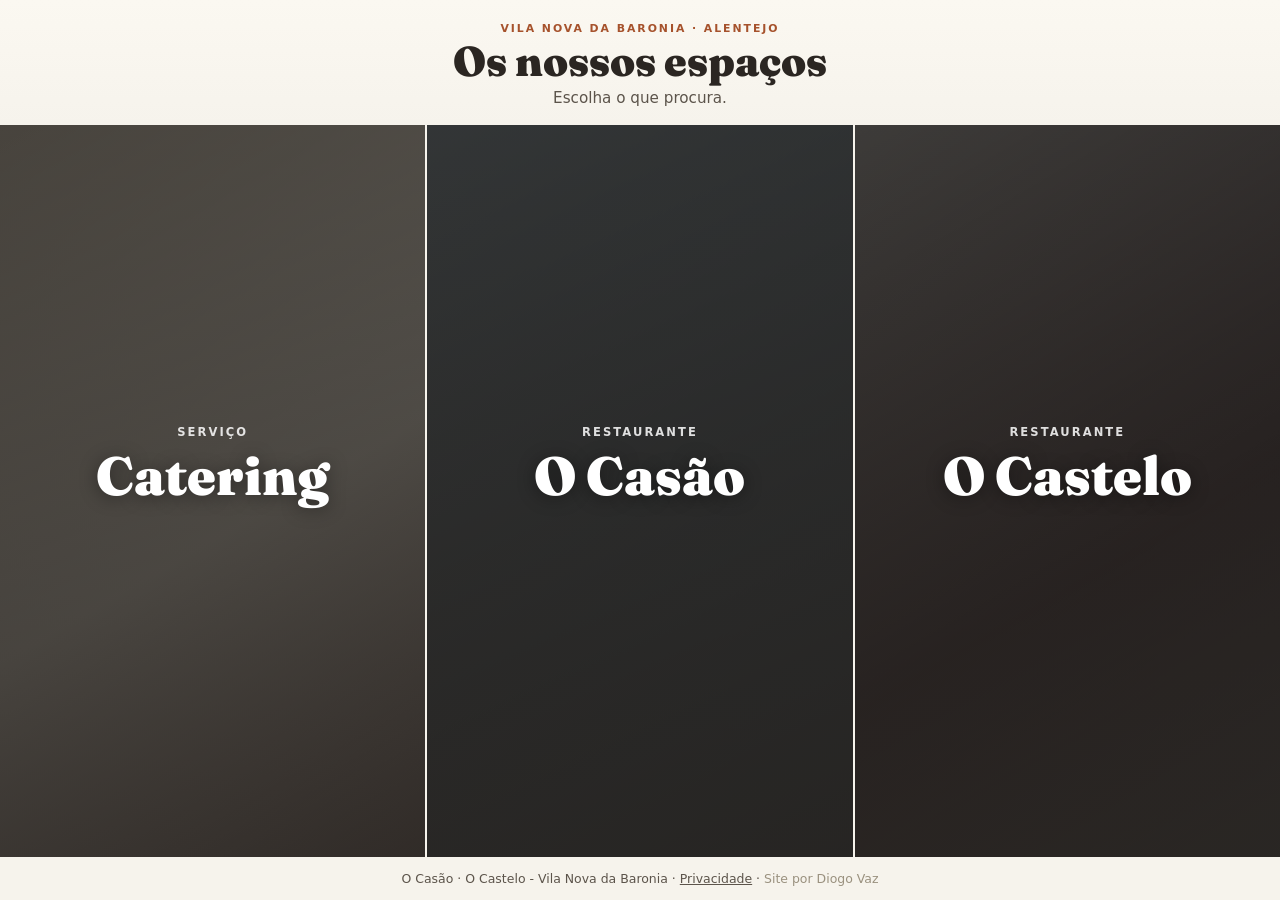
==== commit e7025127: "Adicionar política de privacidade e identificação do negócio Nova página privacidade.html (RGPD, ser" ====
--- a/index.html
+++ b/index.html
@@ -83,7 +83,7 @@
   </main>
 
   <footer class="portal-rodape">
-    <p>O Casão · O Castelo - Vila Nova da Baronia · <span>Site por Diogo Vaz</span></p>
+    <p>O Casão · O Castelo - Vila Nova da Baronia · <a href="privacidade.html">Privacidade</a> · <span>Site por Diogo Vaz</span></p>
   </footer>
 
   <script src="portal.js"></script>
--- a/portal.css
+++ b/portal.css
@@ -200,6 +200,7 @@
   background: var(--cal);
 }
 .portal-rodape span { color: #9a917f; }
+.portal-rodape a { color: inherit; }
 
 /* Desktop: portal ocupa o ecrã, sem scroll */
 @media (min-width: 720px) and (hover: hover) {
